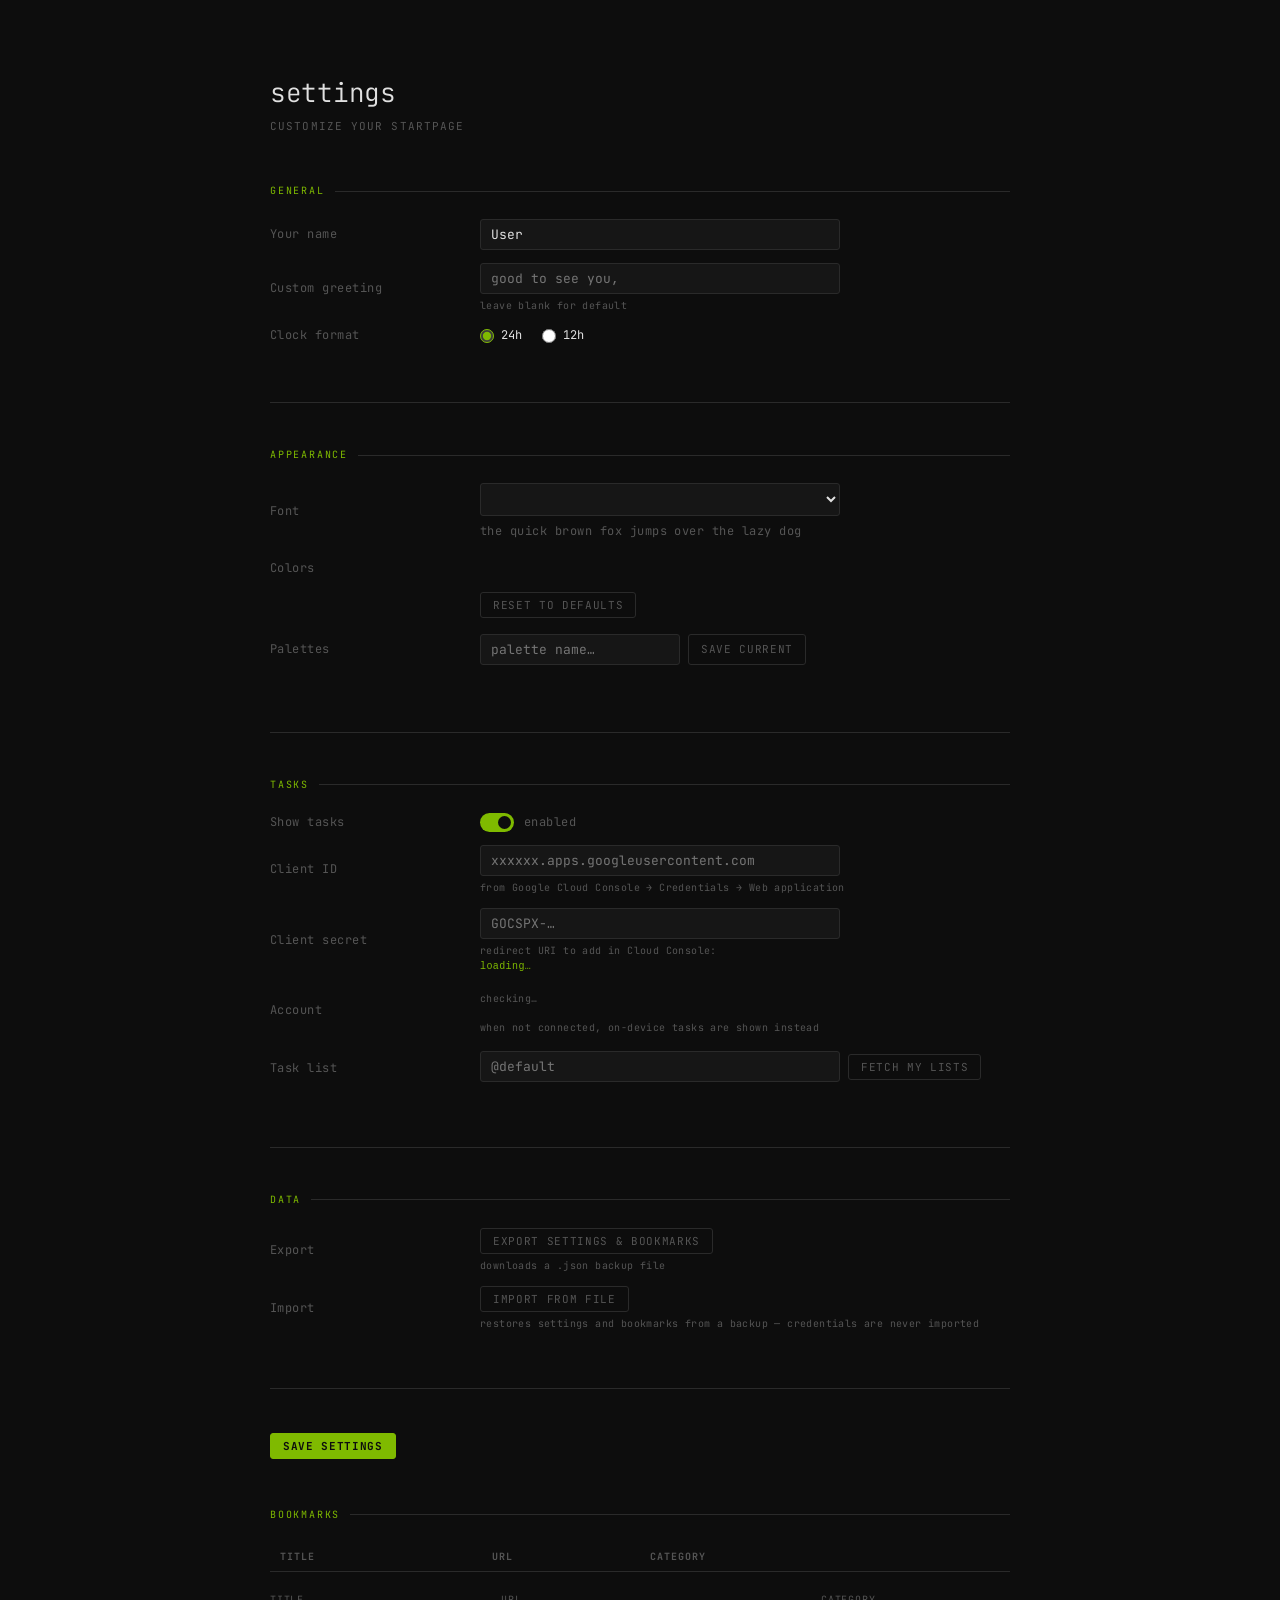
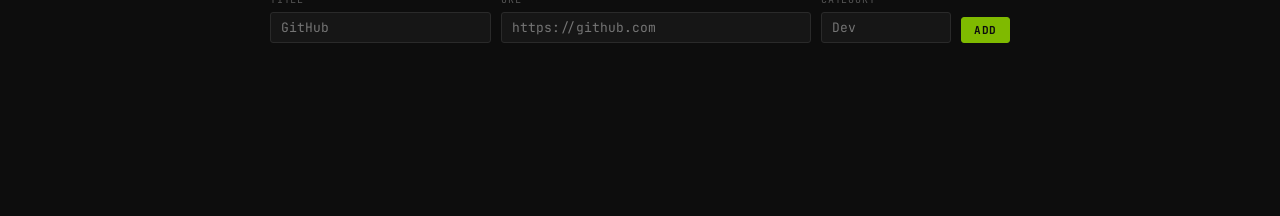
==== settings.html @ afd22aeb "first commit" ====
<!DOCTYPE html>
<html lang="en">
<head>
  <meta charset="UTF-8">
  <meta name="viewport" content="width=device-width, initial-scale=1.0">
  <title>💀 Settings</title>
  <link rel="preconnect" href="https://fonts.googleapis.com">
  <link rel="preconnect" href="https://fonts.gstatic.com" crossorigin>
  <link id="font-link" href="https://fonts.googleapis.com/css2?family=JetBrains+Mono:wght@300;400;700&display=swap" rel="stylesheet">
  <link rel="stylesheet" href="style.css">
  <link rel="stylesheet" href="settings.css">
</head>
<body>

<nav id="top-nav">
  <a id="settings-btn" href="index.html">[ ← back ]</a>
</nav>

<div id="settings-wrap">
  <div id="settings-header">
    <h1>settings</h1>
    <p>customize your startpage</p>
  </div>

  <!-- General -->
  <section class="s-section">
    <div class="s-title">general</div>
    <div class="s-row">
      <label>Your name</label>
      <input type="text" id="s-name" maxlength="64" placeholder="User">
    </div>
    <div class="s-row">
      <label>Custom greeting</label>
      <div>
        <input type="text" id="s-greeting" maxlength="128" placeholder="good to see you,">
        <div class="hint">leave blank for default</div>
      </div>
    </div>
    <div class="s-row">
      <label>Clock format</label>
      <div class="radio-group">
        <label class="radio-opt"><input type="radio" name="clock_format" value="24h"> 24h</label>
        <label class="radio-opt"><input type="radio" name="clock_format" value="12h"> 12h</label>
      </div>
    </div>
  </section>

  <!-- Appearance -->
  <section class="s-section">
    <div class="s-title">appearance</div>
    <div class="s-row">
      <label>Font</label>
      <div>
        <select id="s-font"></select>
        <div id="font-preview" class="hint">the quick brown fox jumps over the lazy dog</div>
      </div>
    </div>
    <div class="s-row" style="align-items:flex-start">
      <label style="padding-top:6px">Colors</label>
      <div class="color-grid" id="color-grid"></div>
    </div>
    <div class="s-row">
      <label></label>
      <div style="display:flex;gap:8px;align-items:center;flex-wrap:wrap">
        <button id="reset-colors" class="ghost-btn">reset to defaults</button>
      </div>
    </div>

    <!-- Palette save/apply -->
    <div class="s-row" style="align-items:flex-start;margin-top:16px">
      <label style="padding-top:6px">Palettes</label>
      <div style="width:100%">
        <div style="display:flex;gap:8px;margin-bottom:10px">
          <input type="text" id="palette-name" maxlength="48" placeholder="palette name…" style="flex:1;max-width:200px">
          <button id="save-palette-btn" class="ghost-btn">save current</button>
        </div>
        <div id="palette-list"></div>
      </div>
    </div>
  </section>

  <!-- Google Tasks -->
  <section class="s-section">
    <div class="s-title">tasks</div>
    <div class="s-row">
      <label>Show tasks</label>
      <label class="toggle">
        <input type="checkbox" id="s-show-tasks">
        <span class="track"></span>
        <span class="toggle-label">enabled</span>
      </label>
    </div>
    <div class="s-row">
      <label>Client ID</label>
      <div>
        <input type="text" id="s-oauth-client-id" maxlength="256" placeholder="xxxxxx.apps.googleusercontent.com">
        <div class="hint">from Google Cloud Console → Credentials → Web application</div>
      </div>
    </div>
    <div class="s-row">
      <label>Client secret</label>
      <div>
        <input type="password" id="s-oauth-client-secret" maxlength="128" placeholder="GOCSPX-…">
        <div class="hint">
          redirect URI to add in Cloud Console:<br>
          <code id="redirect-uri-display" style="color:var(--accent);font-size:10px;user-select:all">loading…</code>
        </div>
      </div>
    </div>
    <div class="s-row">
      <label>Account</label>
      <div>
        <div id="auth-status" class="hint">checking…</div>
        <div style="display:flex;gap:8px;margin-top:8px">
          <button id="connect-btn" class="primary-btn" style="display:none">connect google account</button>
          <button id="disconnect-btn" class="ghost-btn danger-btn" style="display:none">disconnect</button>
        </div>
        <div class="hint" style="margin-top:6px">when not connected, on-device tasks are shown instead</div>
      </div>
    </div>
    <div class="s-row">
      <label>Task list</label>
      <div>
        <input type="text" id="s-tasks-list" maxlength="128" placeholder="@default">
        <button id="fetch-lists" class="ghost-btn" style="margin-top:6px">fetch my lists</button>
        <div id="task-lists-result" class="hint" style="margin-top:8px"></div>
      </div>
    </div>
  </section>

  <!-- Data: export / import -->
  <section class="s-section">
    <div class="s-title">data</div>
    <div class="s-row">
      <label>Export</label>
      <div>
        <button id="export-btn" class="ghost-btn">export settings &amp; bookmarks</button>
        <div class="hint">downloads a .json backup file</div>
      </div>
    </div>
    <div class="s-row">
      <label>Import</label>
      <div>
        <button id="import-btn" class="ghost-btn">import from file</button>
        <input type="file" id="import-file" accept=".json" style="display:none">
        <div class="hint">restores settings and bookmarks from a backup — credentials are never imported</div>
      </div>
    </div>
  </section>

  <div class="save-bar">
    <button id="save-btn" class="primary-btn">save settings</button>
    <span id="save-msg" class="hint"></span>
  </div>

  <!-- Bookmarks -->
  <section class="s-section" style="margin-top:48px">
    <div class="s-title">bookmarks</div>
    <table id="bm-table">
      <thead>
        <tr><th>title</th><th>url</th><th>category</th><th></th></tr>
      </thead>
      <tbody id="bm-tbody"></tbody>
    </table>

    <div class="add-bm-form">
      <div class="add-field">
        <label>title</label>
        <input type="text" id="bm-title" maxlength="128" placeholder="GitHub">
      </div>
      <div class="add-field">
        <label>url</label>
        <input type="url" id="bm-url" maxlength="512" placeholder="https://github.com">
      </div>
      <div class="add-field">
        <label>category</label>
        <input type="text" id="bm-cat" maxlength="64" placeholder="Dev" list="cat-list">
        <datalist id="cat-list"></datalist>
      </div>
      <div class="add-field" style="padding-top:18px">
        <button id="bm-add" class="primary-btn">add</button>
      </div>
    </div>
    <div id="bm-error" class="hint" style="color:#e05252;margin-top:6px"></div>
  </section>
</div>

<script src="storage.js"></script>
<script src="tasks.js"></script>
<script src="settings.js"></script>
</body>
</html>
---- style.css ----
:root {
  --bg:      #0d0d0d;
  --surface: #161616;
  --border:  #2a2a2a;
  --text:    #e0e0e0;
  --muted:   #555555;
  --accent:  #7fba00;
  --font:    'JetBrains Mono', 'Courier New', monospace;
}

*, *::before, *::after { box-sizing: border-box; margin: 0; padding: 0; }

html, body {
  height: 100%;
  overflow: hidden;
  background: var(--bg);
  color: var(--text);
  font-family: var(--font);
  font-size: 14px;
  line-height: 1.6;
  -webkit-font-smoothing: antialiased;
}

/* Hide scrollbar everywhere */
::-webkit-scrollbar { width: 0; background: transparent; }
::-webkit-scrollbar-thumb { background: transparent; }
* { scrollbar-width: none; }

a { color: var(--text); text-decoration: none; }
a:hover { color: var(--accent); }

input, select, textarea {
  font-family: var(--font);
  font-size: 13px;
  background: var(--surface);
  color: var(--text);
  border: 1px solid var(--border);
  border-radius: 3px;
  padding: 6px 10px;
  outline: none;
  transition: border-color 0.15s;
}
input:focus, select:focus, textarea:focus { border-color: var(--accent); }

input[type="radio"] {
  width: 14px; height: 14px;
  accent-color: var(--accent);
  padding: 0;
  background: none;
  border: none;
}

button {
  font-family: var(--font);
  font-size: 11px;
  cursor: pointer;
  border-radius: 3px;
  letter-spacing: 0.06em;
  text-transform: uppercase;
  padding: 5px 12px;
  transition: color 0.15s, border-color 0.15s, background 0.15s;
}

.ghost-btn {
  background: transparent;
  color: var(--muted);
  border: 1px solid var(--border);
}
.ghost-btn:hover { color: var(--accent); border-color: var(--accent); }

.primary-btn {
  background: var(--accent);
  color: var(--bg);
  border: 1px solid var(--accent);
  font-weight: 700;
}
.primary-btn:hover { background: transparent; color: var(--accent); }

.danger-btn {
  background: transparent;
  color: var(--muted);
  border: 1px solid var(--border);
  padding: 3px 8px;
}
.danger-btn:hover { color: #e05252; border-color: #e05252; }

.muted { color: var(--muted); }

/* Top nav */
#top-nav {
  position: fixed;
  top: 0; right: 0;
  padding: 14px 20px;
  z-index: 100;
}

#settings-btn {
  font-size: 11px;
  letter-spacing: 0.1em;
  text-transform: uppercase;
  color: var(--muted);
  opacity: 0;
  transition: opacity 0.2s, color 0.2s;
}
#settings-btn:hover {
  opacity: 1;
  color: var(--accent);
}

/* Section label */
.sec-label {
  font-size: 10px;
  letter-spacing: 0.18em;
  text-transform: uppercase;
  color: var(--accent);
  margin-bottom: 14px;
  display: flex;
  align-items: center;
  gap: 10px;
}
.sec-label::after {
  content: '';
  flex: 1;
  height: 1px;
  background: var(--border);
}

/* Toast */
.toast {
  position: fixed;
  bottom: 24px; right: 24px;
  background: var(--surface);
  border: 1px solid var(--accent);
  color: var(--accent);
  padding: 8px 16px;
  font-size: 11px;
  letter-spacing: 0.08em;
  text-transform: uppercase;
  z-index: 9999;
  animation: fadeInOut 2.5s forwards;
  pointer-events: none;
}
@keyframes fadeInOut {
  0%   { opacity: 0; transform: translateY(6px); }
  12%  { opacity: 1; transform: translateY(0); }
  75%  { opacity: 1; }
  100% { opacity: 0; }
}

/* ── Index page ──────────────────────────────────────── */
#main {
  height: 100vh;
  display: flex;
  flex-direction: column;
  padding: 0 52px 52px;
  max-width: 1600px;
  margin: 0 auto;
  width: 100%;
  overflow: hidden;
}

#hero {
  padding: 88px 0 56px;
  display: flex;
  flex-direction: column;
  gap: 4px;
  flex-shrink: 0;
}

#greeting {
  font-size: 14px;
  color: var(--muted);
  margin-bottom: 12px;
  letter-spacing: 0.16em;
}

#clock {
  font-size: clamp(54px, 9vw, 100px);
  font-weight: 300;
  letter-spacing: -0.025em;
  line-height: 1;
  font-variant-numeric: tabular-nums;
}

.sep { color: var(--accent); }

#clock-ampm {
  font-size: 0.32em;
  vertical-align: middle;
  color: var(--muted);
  letter-spacing: 0.12em;
}

#date-line {
  font-size: 18px;
  color: var(--muted);
  letter-spacing: 0.1em;
  margin-top: 6px;
}

#content-row {
  display: flex;
  gap: 52px;
  align-items: flex-start;
  flex: 1;
  overflow: hidden;
}

/* Tasks */
#tasks-col {
  flex: 0 0 420px;
  overflow: hidden;
}

#task-list {
  display: flex;
  flex-direction: column;
  gap: 5px;
  margin-bottom: 10px;
  max-height: 340px;
  overflow-y: auto;
}

.task-item {
  display: flex;
  align-items: flex-start;
  gap: 8px;
  font-size: 12px;
  color: var(--muted);
  line-height: 1.5;
}
.task-item::before {
  content: '›';
  color: var(--accent);
  flex-shrink: 0;
}
.task-item span {
  overflow: hidden;
  text-overflow: ellipsis;
  white-space: nowrap;
}

/* Local task check button */
.local-task-check {
  cursor: pointer;
  color: var(--accent);
  flex-shrink: 0;
  font-size: 11px;
  line-height: 1.8;
  user-select: none;
}
.local-task-check:hover { color: var(--text); }

/* Google Tasks specific */
.gtask-check {
  cursor: pointer;
  color: var(--accent);
  flex-shrink: 0;
  font-size: 11px;
  line-height: 1.8;
  user-select: none;
}
.gtask-check:hover { color: var(--text); }

.gtask-due {
  font-size: 9px;
  color: var(--muted);
  flex-shrink: 0;
  letter-spacing: 0.04em;
  border: 1px solid var(--border);
  padding: 1px 4px;
  border-radius: 2px;
}

.local-task-title { flex: 1; min-width: 0; overflow: hidden; text-overflow: ellipsis; white-space: nowrap; }

.local-task-del {
  flex-shrink: 0;
  font-size: 12px;
  line-height: 1.6;
  color: transparent;
  cursor: pointer;
  user-select: none;
  transition: color 0.12s;
  padding-left: 4px;
}
.task-item:hover .local-task-del { color: var(--border); }
.local-task-del:hover { color: #e05252 !important; }

#task-refresh {
  font-size: 10px;
  padding: 3px 0;
  border: none;
  background: transparent;
  color: var(--muted);
  text-transform: uppercase;
  letter-spacing: 0.08em;
  cursor: pointer;
}
#task-refresh:hover { color: var(--accent); }

/* Bookmarks */
#bookmarks-col {
  flex: 1;
  min-width: 0;
  overflow-x: auto;
  overflow-y: hidden;
}

#bookmark-grid {
  display: flex;
  gap: 36px;
  align-items: flex-start;
}

.bm-category { flex: 0 0 155px; }

.bm-cat-label {
  font-size: 10px;
  letter-spacing: 0.16em;
  text-transform: uppercase;
  color: var(--accent);
  margin-bottom: 10px;
  padding-bottom: 5px;
  border-bottom: 1px solid var(--border);
}

.bm-list {
  display: flex;
  flex-direction: column;
  gap: 1px;
}

.bm-link {
  display: flex;
  align-items: center;
  gap: 7px;
  color: var(--muted);
  font-size: 12px;
  padding: 3px 0;
  white-space: nowrap;
  overflow: hidden;
  text-overflow: ellipsis;
  transition: color 0.1s;
  position: relative;
}
.bm-link:hover {
  color: var(--text);
  font-weight: 700;
  text-decoration: underline;
  text-underline-offset: 3px;
  text-decoration-color: var(--accent);
}

.bm-fav {
  width: 12px;
  height: 12px;
  flex-shrink: 0;
  opacity: 0.45;
  image-rendering: -webkit-optimize-contrast;
}
.bm-link:hover .bm-fav { opacity: 1; }

.bm-title {
  overflow: hidden;
  text-overflow: ellipsis;
  white-space: nowrap;
  flex: 1;
  min-width: 0;
}

.bm-link .bm-tooltip {
  display: none;
  position: absolute;
  left: 0;
  top: 100%;
  background: var(--surface);
  border: 1px solid var(--border);
  color: var(--text);
  font-size: 11px;
  padding: 4px 9px;
  white-space: nowrap;
  z-index: 50;
  margin-top: 2px;
  font-weight: 400;
  text-decoration: none;
  pointer-events: none;
}
.bm-link:hover .bm-tooltip { display: block; }

@media (max-width: 720px) {
  html, body { overflow: auto; }
  #main { height: auto; overflow: visible; padding: 0 20px 40px; }
  #hero { padding: 64px 0 44px; }
  #content-row { flex-direction: column; gap: 36px; overflow: visible; }
  #tasks-col { flex: none; width: 100%; }
}

/* Due date badge on google tasks */
.task-due {
  display: inline-block;
  font-size: 9px;
  letter-spacing: 0.06em;
  color: var(--accent);
  border: 1px solid var(--border);
  padding: 0 4px;
  border-radius: 2px;
  margin-left: 5px;
  vertical-align: middle;
  white-space: nowrap;
  opacity: 0.8;
}
---- settings.css ----
/* Settings page */
#settings-wrap {
  max-width: 820px;
  margin: 0 auto;
  padding: 72px 40px 80px;
}

#settings-header {
  margin-bottom: 48px;
}
#settings-header h1 {
  font-size: 26px;
  font-weight: 300;
  letter-spacing: -0.01em;
}
#settings-header p {
  font-size: 11px;
  color: var(--muted);
  letter-spacing: 0.1em;
  text-transform: uppercase;
  margin-top: 4px;
}

.s-section {
  margin-bottom: 44px;
  padding-bottom: 44px;
  border-bottom: 1px solid var(--border);
}
.s-section:last-of-type { border-bottom: none; }

.s-title {
  font-size: 10px;
  letter-spacing: 0.18em;
  text-transform: uppercase;
  color: var(--accent);
  margin-bottom: 20px;
  display: flex;
  align-items: center;
  gap: 10px;
}
.s-title::after {
  content: '';
  flex: 1;
  height: 1px;
  background: var(--border);
}

.s-row {
  display: grid;
  grid-template-columns: 190px 1fr;
  gap: 10px 20px;
  align-items: center;
  margin-bottom: 13px;
}
.s-row > label {
  font-size: 12px;
  color: var(--muted);
  letter-spacing: 0.04em;
}
.s-row input[type="text"],
.s-row input[type="password"],
.s-row input[type="url"],
.s-row select {
  width: 100%;
  max-width: 360px;
}

.hint {
  font-size: 10px;
  color: var(--muted);
  margin-top: 4px;
  letter-spacing: 0.04em;
  line-height: 1.5;
}
.hint a { color: var(--accent); }

.radio-group {
  display: flex;
  gap: 20px;
}
.radio-opt {
  display: flex;
  align-items: center;
  gap: 7px;
  font-size: 12px;
  color: var(--text);
  cursor: pointer;
}

/* Toggle switch */
.toggle {
  display: flex;
  align-items: center;
  gap: 10px;
  cursor: pointer;
}
.toggle input[type="checkbox"] { display: none; }
.track {
  width: 34px;
  height: 19px;
  background: var(--border);
  border-radius: 10px;
  position: relative;
  transition: background 0.2s;
  flex-shrink: 0;
}
.track::after {
  content: '';
  position: absolute;
  width: 13px; height: 13px;
  border-radius: 50%;
  background: var(--muted);
  top: 3px; left: 3px;
  transition: left 0.2s, background 0.2s;
}
.toggle input:checked + .track { background: var(--accent); }
.toggle input:checked + .track::after { left: 18px; background: var(--bg); }
.toggle-label { font-size: 12px; color: var(--muted); }

/* Color grid */
.color-grid {
  display: grid;
  grid-template-columns: repeat(3, 1fr);
  gap: 14px 20px;
  max-width: 440px;
}
.color-cell label {
  font-size: 10px;
  text-transform: uppercase;
  letter-spacing: 0.08em;
  color: var(--muted);
  display: block;
  margin-bottom: 5px;
}
.color-row {
  display: flex;
  align-items: center;
  gap: 8px;
}
.color-row input[type="color"] {
  width: 36px; height: 26px;
  padding: 2px;
  cursor: pointer;
  flex-shrink: 0;
}
.color-row input[type="text"] {
  width: 84px;
  font-size: 12px;
}

/* Save bar */
.save-bar {
  display: flex;
  align-items: center;
  gap: 14px;
  margin-top: 24px;
}

/* Bookmark table */
#bm-table {
  width: 100%;
  border-collapse: collapse;
  font-size: 12px;
  margin-bottom: 20px;
}
#bm-table th {
  text-align: left;
  padding: 6px 10px;
  font-size: 10px;
  letter-spacing: 0.1em;
  text-transform: uppercase;
  color: var(--muted);
  border-bottom: 1px solid var(--border);
}
#bm-table td {
  padding: 7px 10px;
  border-bottom: 1px solid var(--border);
  color: var(--muted);
  vertical-align: middle;
}
#bm-table tr:hover td { background: var(--surface); color: var(--text); }
#bm-table td:first-child { color: var(--text); }
#bm-table td.url-cell {
  max-width: 260px;
  overflow: hidden;
  text-overflow: ellipsis;
  white-space: nowrap;
}

/* Add bookmark form */
.add-bm-form {
  display: grid;
  grid-template-columns: 1fr 1.4fr 130px auto;
  gap: 10px;
  align-items: end;
  margin-top: 14px;
}
.add-field label {
  font-size: 10px;
  color: var(--muted);
  letter-spacing: 0.08em;
  text-transform: uppercase;
  display: block;
  margin-bottom: 4px;
}
.add-field input { width: 100%; }

#font-preview {
  font-size: 12px;
  color: var(--muted);
  margin-top: 6px;
  transition: font-family 0.3s;
}

@media (max-width: 640px) {
  #settings-wrap { padding: 56px 20px 60px; }
  .s-row { grid-template-columns: 1fr; }
  .color-grid { grid-template-columns: repeat(2, 1fr); }
  .add-bm-form { grid-template-columns: 1fr; }
}

/* Settings page needs scrolling (unlike index) */
html, body { overflow: auto !important; height: auto !important; }

/* Palette list */
#palette-list {
  display: flex;
  flex-direction: column;
  gap: 7px;
  margin-top: 4px;
}

.palette-row {
  display: flex;
  align-items: center;
  gap: 10px;
}

.palette-swatches {
  display: flex;
  gap: 3px;
}

.swatch {
  width: 14px;
  height: 14px;
  border-radius: 2px;
  border: 1px solid rgba(255,255,255,0.08);
  display: inline-block;
  flex-shrink: 0;
}

.palette-name-lbl {
  font-size: 12px;
  color: var(--text);
  flex: 1;
  min-width: 80px;
}

/* Bookmark edit row inputs */
#bm-table tr td input {
  width: 100%;
  font-size: 11px;
  padding: 3px 6px;
}

/* Edit/del buttons tighter */
.edit-btn {
  padding: 3px 8px;
  font-size: 10px;
}
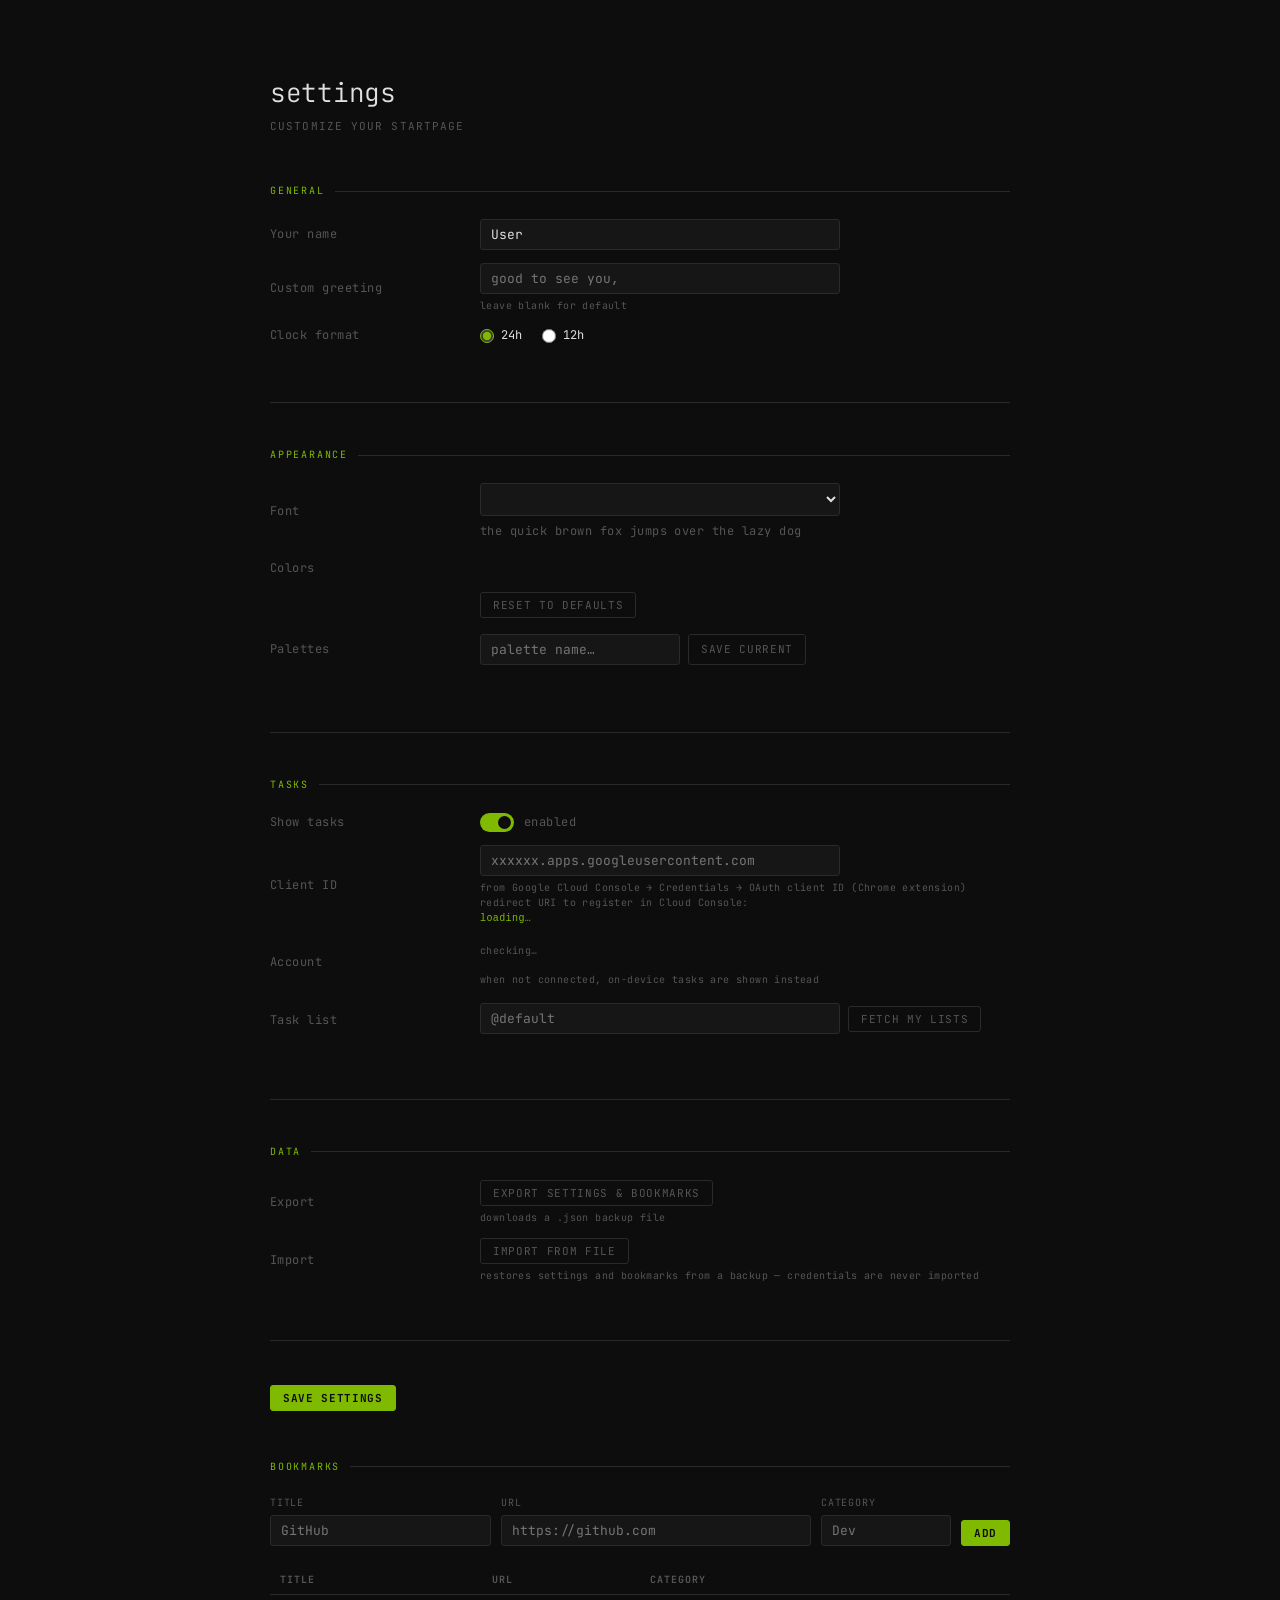
==== commit 0c2c96a2: "[FIX] Favicon Cache, Google Tasks Refresh" ====
--- a/settings.html
+++ b/settings.html
@@ -94,15 +94,9 @@
       <label>Client ID</label>
       <div>
         <input type="text" id="s-oauth-client-id" maxlength="256" placeholder="xxxxxx.apps.googleusercontent.com">
-        <div class="hint">from Google Cloud Console → Credentials → Web application</div>
-      </div>
-    </div>
-    <div class="s-row">
-      <label>Client secret</label>
-      <div>
-        <input type="password" id="s-oauth-client-secret" maxlength="128" placeholder="GOCSPX-…">
         <div class="hint">
-          redirect URI to add in Cloud Console:<br>
+          from Google Cloud Console → Credentials → OAuth client ID (Chrome extension)<br>
+          redirect URI to register in Cloud Console:<br>
           <code id="redirect-uri-display" style="color:var(--accent);font-size:10px;user-select:all">loading…</code>
         </div>
       </div>
@@ -156,14 +150,9 @@
   <!-- Bookmarks -->
   <section class="s-section" style="margin-top:48px">
     <div class="s-title">bookmarks</div>
-    <table id="bm-table">
-      <thead>
-        <tr><th>title</th><th>url</th><th>category</th><th></th></tr>
-      </thead>
-      <tbody id="bm-tbody"></tbody>
-    </table>
 
-    <div class="add-bm-form">
+    <!-- Add form at top so it's immediately visible -->
+    <div class="add-bm-form" style="margin-bottom:20px">
       <div class="add-field">
         <label>title</label>
         <input type="text" id="bm-title" maxlength="128" placeholder="GitHub">
@@ -181,7 +170,14 @@
         <button id="bm-add" class="primary-btn">add</button>
       </div>
     </div>
-    <div id="bm-error" class="hint" style="color:#e05252;margin-top:6px"></div>
+    <div id="bm-error" class="hint" style="color:#e05252;margin-bottom:10px"></div>
+
+    <table id="bm-table">
+      <thead>
+        <tr><th>title</th><th>url</th><th>category</th><th></th></tr>
+      </thead>
+      <tbody id="bm-tbody"></tbody>
+    </table>
   </section>
 </div>
 
--- a/style.css
+++ b/style.css
@@ -409,4 +409,71 @@
   vertical-align: middle;
   white-space: nowrap;
   opacity: 0.8;
+}
+
+/* ── Task state classes (replaces all inline style="" in tasks.js) ── */
+
+/* Completed task row */
+.task-done { opacity: 0.38; }
+
+/* Completed task title */
+.task-strikethrough {
+  text-decoration: line-through;
+  text-decoration-color: var(--accent);
+}
+
+/* Error text in task list */
+.task-error-msg { color: #e05252; }
+
+/* Transient inline error prepended to task list */
+.task-inline-err {
+  color: #e05252;
+  font-size: 10px;
+}
+
+/* Google Tasks add-task row */
+#gtask-add-row {
+  margin-top: 10px;
+  display: flex;
+  flex-direction: column;
+  gap: 5px;
+}
+
+.gtask-add-controls {
+  display: flex;
+  gap: 6px;
+}
+
+/* Shared text input for both Google and local task add rows */
+.task-text-input {
+  flex: 1;
+  font-size: 11px;
+  padding: 4px 7px;
+  min-width: 0;
+}
+
+/* Datetime picker for Google Tasks due date */
+.gtask-due-input {
+  font-size: 10px;
+  padding: 3px 7px;
+  color: var(--muted);
+  background: var(--surface);
+  border: 1px solid var(--border);
+  border-radius: 3px;
+  font-family: var(--font);
+  width: 100%;
+}
+.gtask-due-input:focus { border-color: var(--accent); }
+
+/* Add button in task rows — tighter padding than default ghost-btn */
+.gtask-add-btn {
+  padding: 3px 8px;
+  font-size: 10px;
+}
+
+/* Local task input row */
+#local-task-input-row {
+  margin-top: 8px;
+  display: flex;
+  gap: 6px;
 }
--- a/settings.css
+++ b/settings.css
@@ -264,8 +264,16 @@
   padding: 3px 6px;
 }
 
-/* Edit/del buttons tighter */
-.edit-btn {
+/* Edit/del/save buttons in table rows */
+.edit-btn, .save-edit-btn {
   padding: 3px 8px;
   font-size: 10px;
 }
+.save-edit-btn { margin-right: 4px; }
+
+/* td that contains action buttons — replaces style="white-space:nowrap" */
+.td-nowrap { white-space: nowrap; }
+
+/* Task list items rendered by bindFetchLists */
+.task-list-item { margin: 3px 0; }
+.task-list-id   { color: var(--accent); }
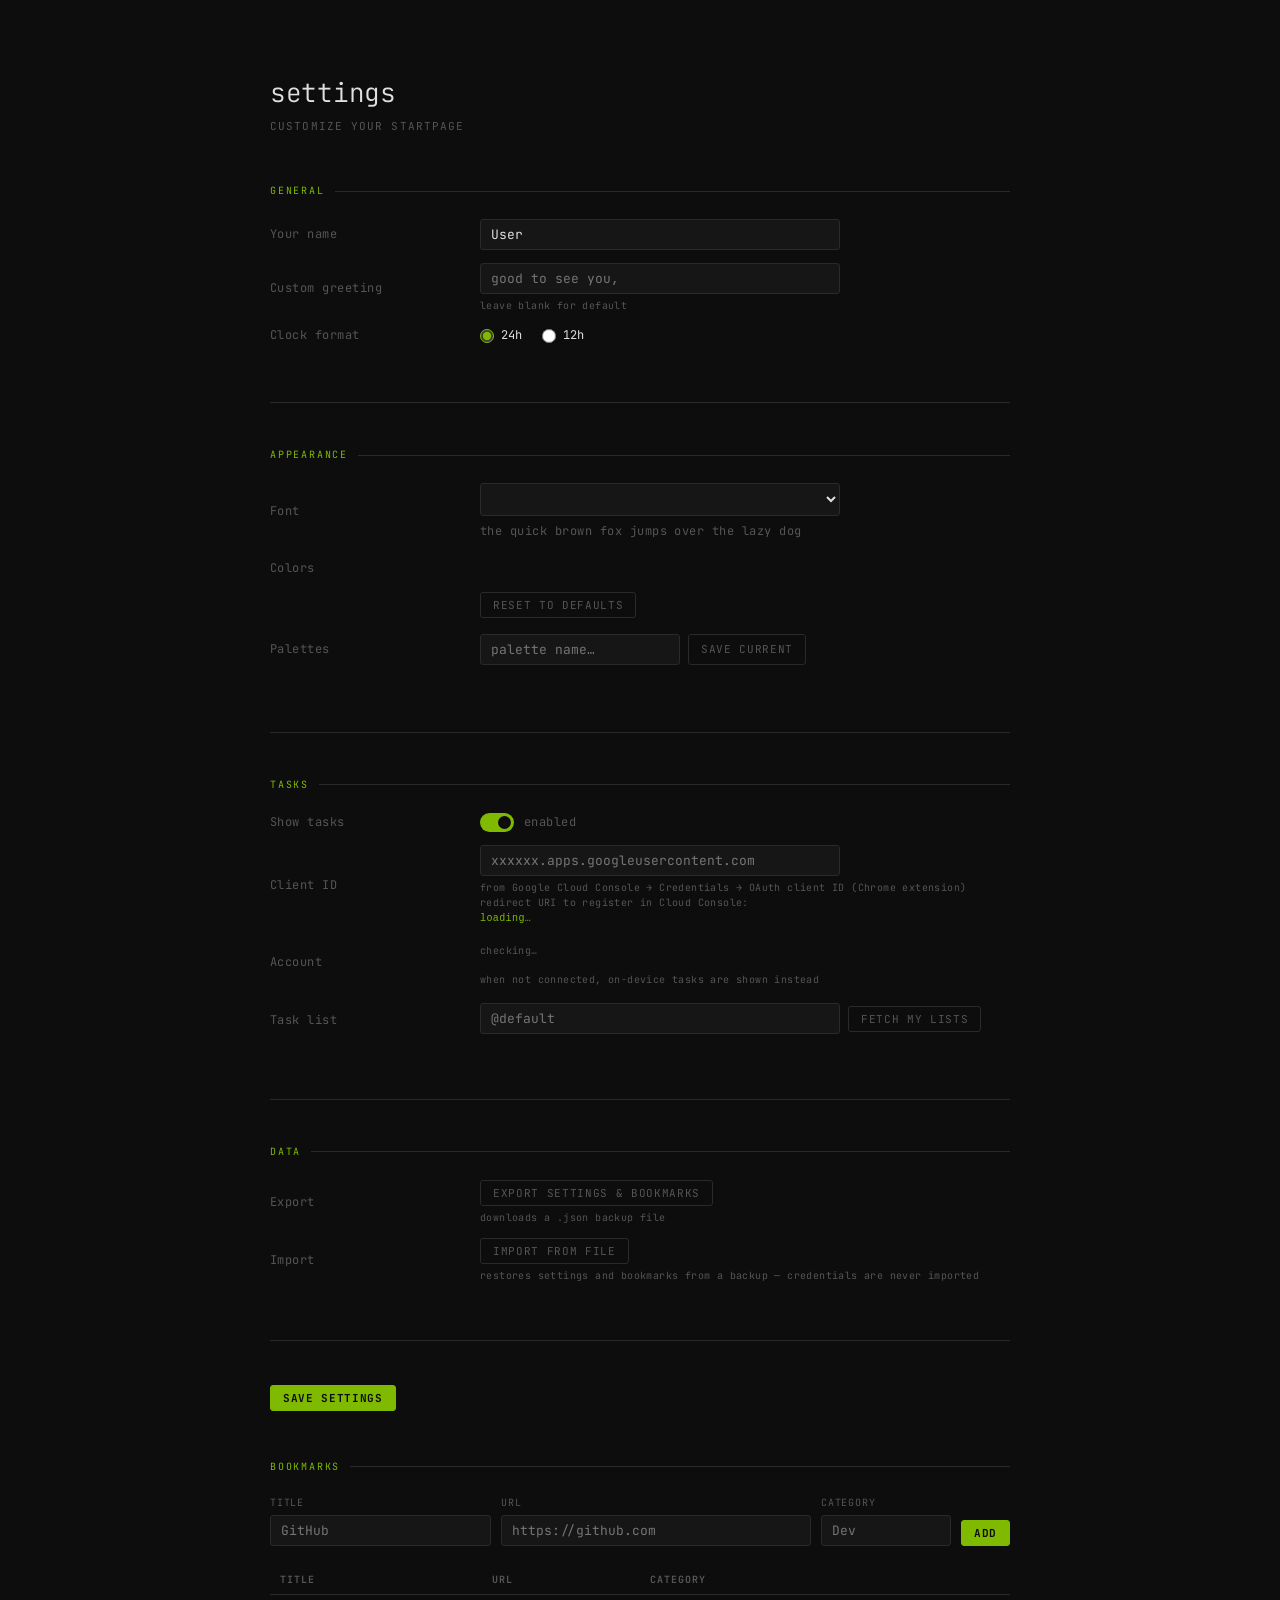
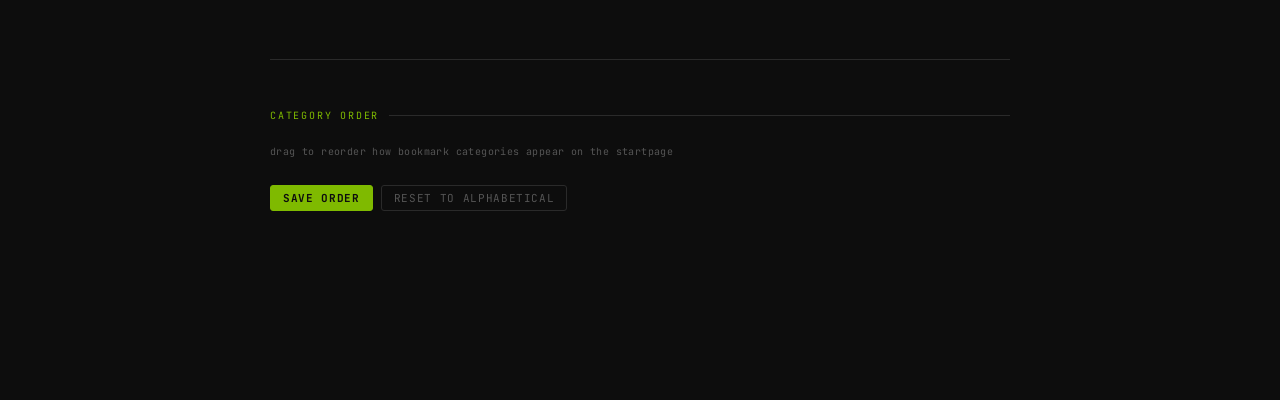
==== commit cb80c46b: "[release] v0.4.1" ====
--- a/settings.html
+++ b/settings.html
@@ -151,7 +151,6 @@
   <section class="s-section" style="margin-top:48px">
     <div class="s-title">bookmarks</div>
 
-    <!-- Add form at top so it's immediately visible -->
     <div class="add-bm-form" style="margin-bottom:20px">
       <div class="add-field">
         <label>title</label>
@@ -179,6 +178,18 @@
       <tbody id="bm-tbody"></tbody>
     </table>
   </section>
+
+  <!-- Category order -->
+  <section class="s-section" style="margin-top:48px">
+    <div class="s-title">category order</div>
+    <div class="hint" style="margin-bottom:14px">drag to reorder how bookmark categories appear on the startpage</div>
+    <div id="cat-order-list"></div>
+    <div style="margin-top:12px;display:flex;gap:8px">
+      <button id="cat-order-save" class="primary-btn">save order</button>
+      <button id="cat-order-reset" class="ghost-btn">reset to alphabetical</button>
+    </div>
+    <span id="cat-order-msg" class="hint" style="margin-left:8px"></span>
+  </section>
 </div>
 
 <script src="storage.js"></script>
--- a/style.css
+++ b/style.css
@@ -109,7 +109,7 @@
 
 /* Section label */
 .sec-label {
-  font-size: 10px;
+  font-size: 16px;
   letter-spacing: 0.18em;
   text-transform: uppercase;
   color: var(--accent);
@@ -225,7 +225,7 @@
   display: flex;
   align-items: flex-start;
   gap: 8px;
-  font-size: 12px;
+  font-size: 14px;
   color: var(--muted);
   line-height: 1.5;
 }
@@ -245,7 +245,7 @@
   cursor: pointer;
   color: var(--accent);
   flex-shrink: 0;
-  font-size: 11px;
+  font-size: 12px;
   line-height: 1.8;
   user-select: none;
 }
@@ -256,7 +256,7 @@
   cursor: pointer;
   color: var(--accent);
   flex-shrink: 0;
-  font-size: 11px;
+  font-size: 12px;
   line-height: 1.8;
   user-select: none;
 }
@@ -316,7 +316,7 @@
 .bm-category { flex: 0 0 155px; }
 
 .bm-cat-label {
-  font-size: 10px;
+  font-size: 12px;
   letter-spacing: 0.16em;
   text-transform: uppercase;
   color: var(--accent);
@@ -377,7 +377,7 @@
   background: var(--surface);
   border: 1px solid var(--border);
   color: var(--text);
-  font-size: 11px;
+  font-size: 12px;
   padding: 4px 9px;
   white-space: nowrap;
   z-index: 50;
@@ -433,7 +433,7 @@
 
 /* Google Tasks add-task row */
 #gtask-add-row {
-  margin-top: 10px;
+  margin-bottom: 20px;
   display: flex;
   flex-direction: column;
   gap: 5px;
@@ -473,7 +473,7 @@
 
 /* Local task input row */
 #local-task-input-row {
-  margin-top: 8px;
+  margin-bottom: 20px;
   display: flex;
   gap: 6px;
 }
--- a/settings.css
+++ b/settings.css
@@ -271,9 +271,65 @@
 }
 .save-edit-btn { margin-right: 4px; }
 
-/* td that contains action buttons — replaces style="white-space:nowrap" */
+/* td that contains action buttons */
 .td-nowrap { white-space: nowrap; }
 
 /* Task list items rendered by bindFetchLists */
 .task-list-item { margin: 3px 0; }
-.task-list-id   { color: var(--accent); }+.task-list-id   { color: var(--accent); }
+
+/* ── Category order section ───────────────────────────────────────────────── */
+
+#cat-order-list {
+  display: flex;
+  flex-direction: column;
+  gap: 4px;
+  max-width: 360px;
+}
+
+.cat-order-row {
+  display: flex;
+  align-items: center;
+  gap: 10px;
+  padding: 7px 10px;
+  background: var(--surface);
+  border: 1px solid var(--border);
+  border-radius: 3px;
+  cursor: grab;
+  user-select: none;
+  font-size: 12px;
+  color: var(--text);
+  transition: border-color 0.15s, background 0.15s;
+}
+.cat-order-row:active { cursor: grabbing; }
+.cat-order-row.dragging {
+  opacity: 0.45;
+}
+.cat-order-row.drag-over {
+  border-color: var(--accent);
+  background: color-mix(in srgb, var(--accent) 8%, var(--surface));
+}
+
+.cat-order-handle {
+  color: var(--muted);
+  font-size: 14px;
+  line-height: 1;
+  flex-shrink: 0;
+}
+
+.cat-order-name {
+  flex: 1;
+  letter-spacing: 0.04em;
+}
+
+/* ── Dark date input (Google Tasks due date) ──────────────────────────────── */
+
+.gtask-due-input {
+  color-scheme: dark;
+}
+
+/* Chromium exposes the internal calendar icon via this pseudo-element */
+.gtask-due-input::-webkit-calendar-picker-indicator {
+  filter: invert(0.6);
+  cursor: pointer;
+}
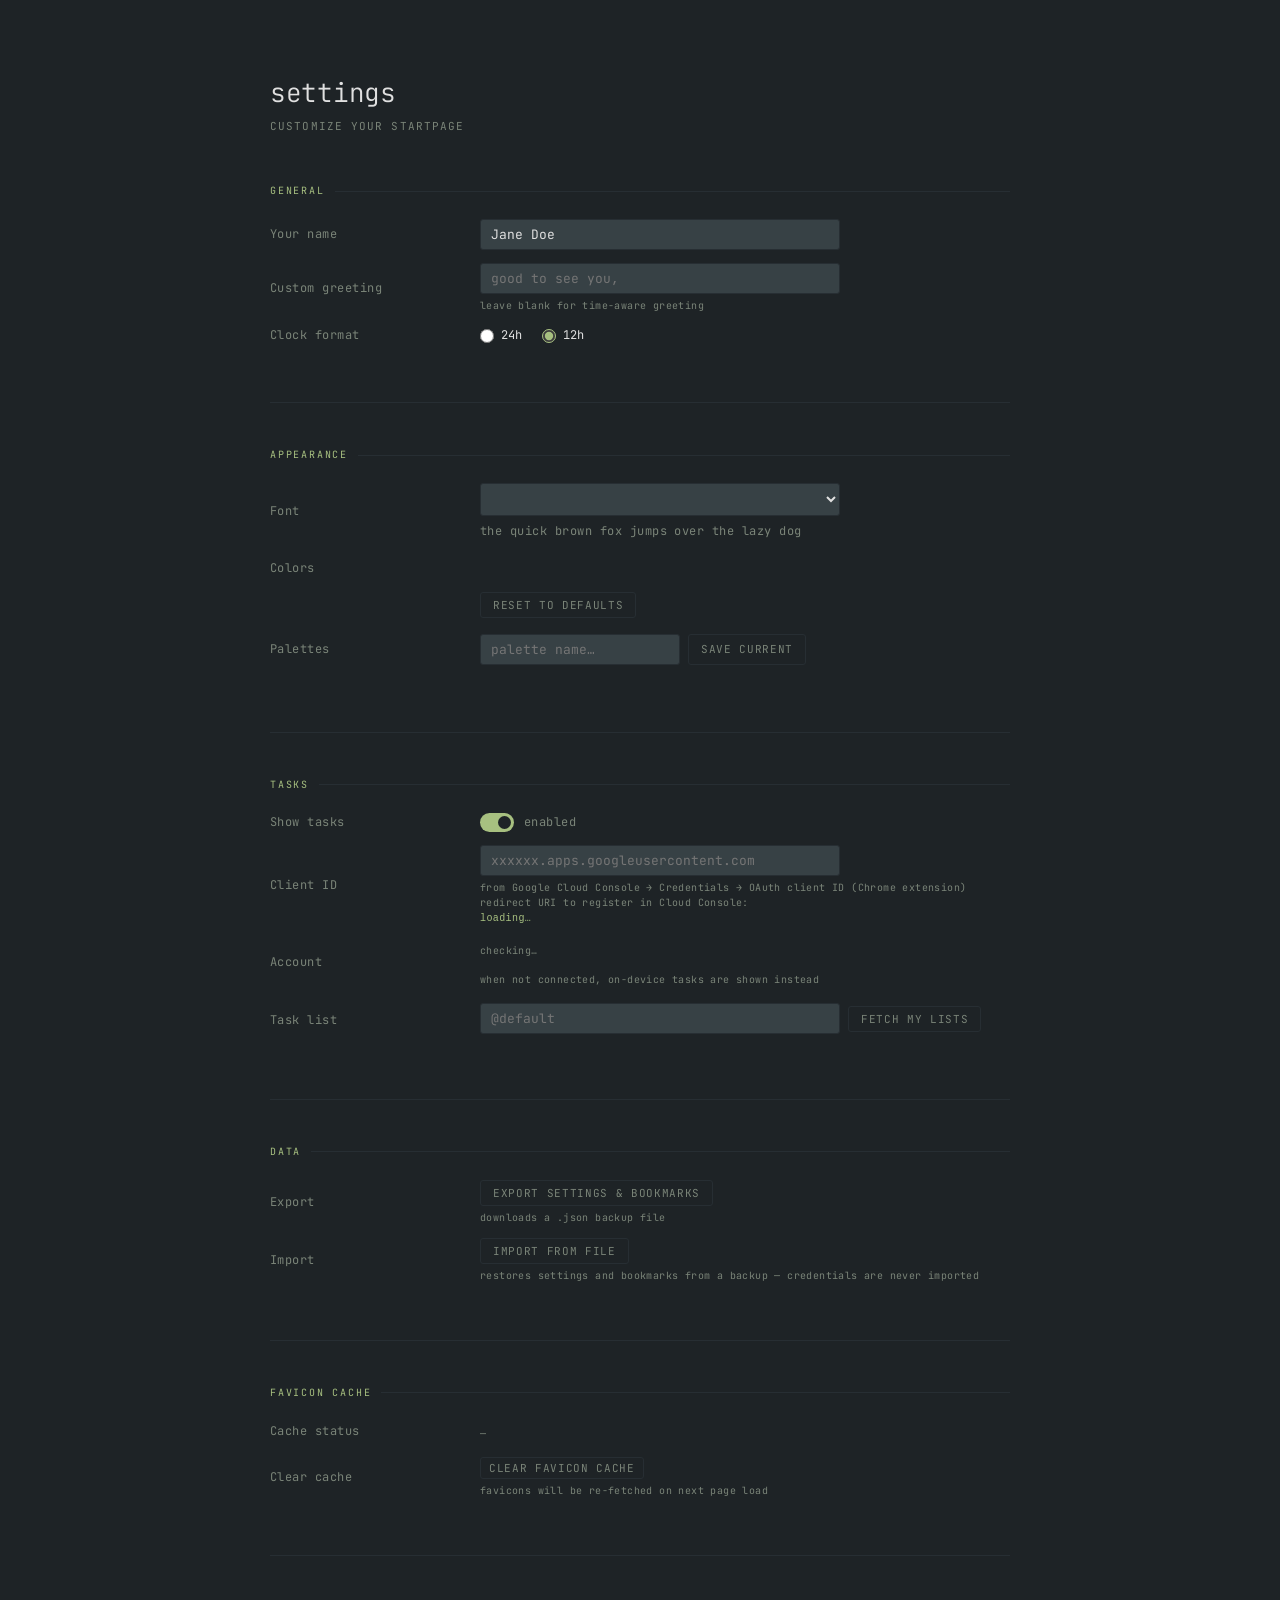
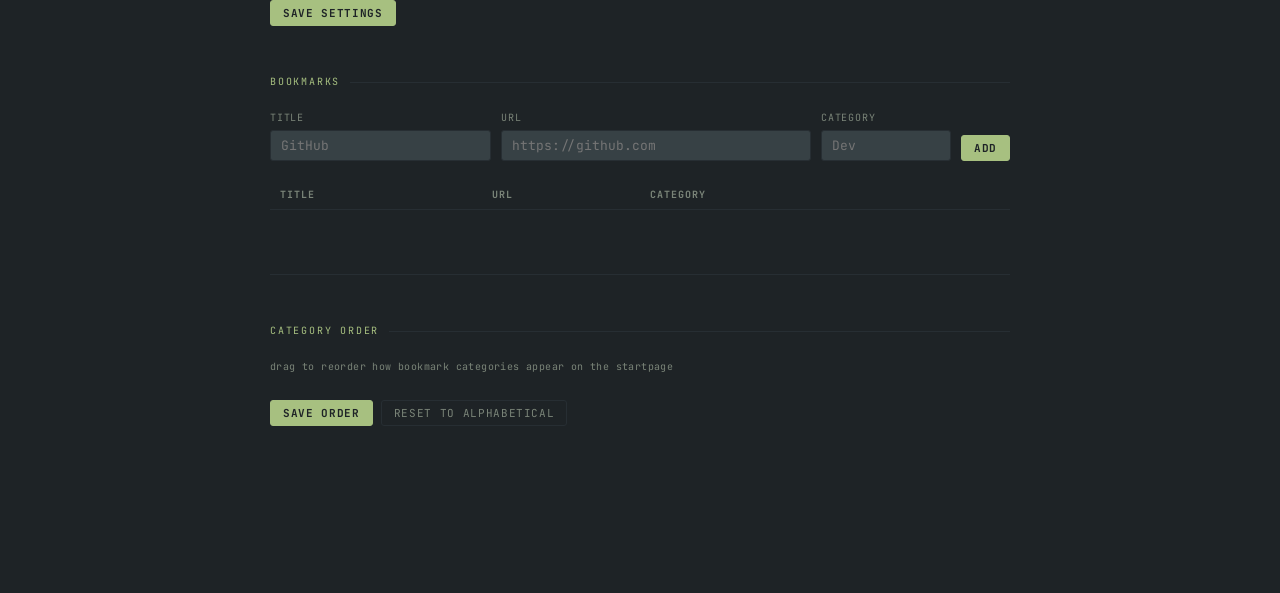
==== commit 1dab56ac: "[FEAT] Bookmark search feature" ====
--- a/settings.html
+++ b/settings.html
@@ -33,7 +33,7 @@
       <label>Custom greeting</label>
       <div>
         <input type="text" id="s-greeting" maxlength="128" placeholder="good to see you,">
-        <div class="hint">leave blank for default</div>
+        <div class="hint">leave blank for time-aware greeting</div>
       </div>
     </div>
     <div class="s-row">
@@ -66,7 +66,6 @@
       </div>
     </div>
 
-    <!-- Palette save/apply -->
     <div class="s-row" style="align-items:flex-start;margin-top:16px">
       <label style="padding-top:6px">Palettes</label>
       <div style="width:100%">
@@ -142,6 +141,24 @@
     </div>
   </section>
 
+  <!-- Favicon cache -->
+  <section class="s-section">
+    <div class="s-title">favicon cache</div>
+    <div class="s-row">
+      <label>Cache status</label>
+      <div>
+        <span id="favicon-cache-stats" class="hint">—</span>
+      </div>
+    </div>
+    <div class="s-row">
+      <label>Clear cache</label>
+      <div>
+        <button id="favicon-clear-btn" class="ghost-btn danger-btn">clear favicon cache</button>
+        <div class="hint">favicons will be re-fetched on next page load</div>
+      </div>
+    </div>
+  </section>
+
   <div class="save-bar">
     <button id="save-btn" class="primary-btn">save settings</button>
     <span id="save-msg" class="hint"></span>
@@ -184,11 +201,10 @@
     <div class="s-title">category order</div>
     <div class="hint" style="margin-bottom:14px">drag to reorder how bookmark categories appear on the startpage</div>
     <div id="cat-order-list"></div>
-    <div style="margin-top:12px;display:flex;gap:8px">
+    <div style="margin-top:12px;display:flex;gap:8px;align-items:center">
       <button id="cat-order-save" class="primary-btn">save order</button>
       <button id="cat-order-reset" class="ghost-btn">reset to alphabetical</button>
     </div>
-    <span id="cat-order-msg" class="hint" style="margin-left:8px"></span>
   </section>
 </div>
 
--- a/style.css
+++ b/style.css
@@ -1,10 +1,10 @@
 :root {
-  --bg:      #0d0d0d;
-  --surface: #161616;
-  --border:  #2a2a2a;
+  --bg:      #1e2326;
+  --surface: #374145;
+  --border:  #272e33;
   --text:    #e0e0e0;
-  --muted:   #555555;
-  --accent:  #7fba00;
+  --muted:   #7a8478;
+  --accent:  #a7c080;
   --font:    'JetBrains Mono', 'Courier New', monospace;
 }
 
@@ -147,7 +147,8 @@
   100% { opacity: 0; }
 }
 
-/* ── Index page ──────────────────────────────────────── */
+/* ── Index page ──────────────────────────────────────────────────────────── */
+
 #main {
   height: 100vh;
   display: flex;
@@ -251,7 +252,7 @@
 }
 .local-task-check:hover { color: var(--text); }
 
-/* Google Tasks specific */
+/* Google Tasks */
 .gtask-check {
   cursor: pointer;
   color: var(--accent);
@@ -261,6 +262,7 @@
   user-select: none;
 }
 .gtask-check:hover { color: var(--text); }
+.gtask-check.task-btn-loading { opacity: 0.4; pointer-events: none; }
 
 .gtask-due {
   font-size: 9px;
@@ -305,12 +307,43 @@
   min-width: 0;
   overflow-x: auto;
   overflow-y: hidden;
+  display: flex;
+  flex-direction: column;
+}
+
+/* Bookmark search */
+#bm-search-wrap {
+  margin-bottom: 12px;
+  flex-shrink: 0;
+}
+
+.bm-search-input {
+  width: 200px;
+  font-size: 11px;
+  padding: 4px 9px;
+  color: var(--muted);
+  background: transparent;
+  border: 1px solid transparent;
+  border-radius: 3px;
+  transition: border-color 0.15s, color 0.15s, width 0.2s;
+}
+.bm-search-input::placeholder { color: var(--border); }
+.bm-search-input:focus {
+  border-color: var(--border);
+  color: var(--text);
+  outline: none;
+  width: 260px;
+}
+.bm-search-input:not(:placeholder-shown) {
+  border-color: var(--accent);
+  color: var(--text);
 }
 
 #bookmark-grid {
   display: flex;
   gap: 36px;
   align-items: flex-start;
+  flex: 1;
 }
 
 .bm-category { flex: 0 0 155px; }
@@ -394,6 +427,8 @@
   #hero { padding: 64px 0 44px; }
   #content-row { flex-direction: column; gap: 36px; overflow: visible; }
   #tasks-col { flex: none; width: 100%; }
+  .bm-search-input { width: 100%; }
+  .bm-search-input:focus { width: 100%; }
 }
 
 /* Due date badge on google tasks */
@@ -411,25 +446,12 @@
   opacity: 0.8;
 }
 
-/* ── Task state classes (replaces all inline style="" in tasks.js) ── */
-
-/* Completed task row */
-.task-done { opacity: 0.38; }
-
-/* Completed task title */
-.task-strikethrough {
-  text-decoration: line-through;
-  text-decoration-color: var(--accent);
-}
-
-/* Error text in task list */
-.task-error-msg { color: #e05252; }
-
-/* Transient inline error prepended to task list */
-.task-inline-err {
-  color: #e05252;
-  font-size: 10px;
-}
+/* ── Task state classes ──────────────────────────────────────────────────── */
+
+.task-done          { opacity: 0.38; }
+.task-strikethrough { text-decoration: line-through; text-decoration-color: var(--accent); }
+.task-error-msg     { color: #e05252; }
+.task-inline-err    { color: #e05252; font-size: 10px; }
 
 /* Google Tasks add-task row */
 #gtask-add-row {
@@ -444,7 +466,6 @@
   gap: 6px;
 }
 
-/* Shared text input for both Google and local task add rows */
 .task-text-input {
   flex: 1;
   font-size: 11px;
@@ -452,7 +473,6 @@
   min-width: 0;
 }
 
-/* Datetime picker for Google Tasks due date */
 .gtask-due-input {
   font-size: 10px;
   padding: 3px 7px;
@@ -462,10 +482,11 @@
   border-radius: 3px;
   font-family: var(--font);
   width: 100%;
+  color-scheme: dark;
 }
 .gtask-due-input:focus { border-color: var(--accent); }
-
-/* Add button in task rows — tighter padding than default ghost-btn */
+.gtask-due-input::-webkit-calendar-picker-indicator { filter: invert(0.6); cursor: pointer; }
+
 .gtask-add-btn {
   padding: 3px 8px;
   font-size: 10px;
--- a/settings.css
+++ b/settings.css
@@ -5,9 +5,7 @@
   padding: 72px 40px 80px;
 }
 
-#settings-header {
-  margin-bottom: 48px;
-}
+#settings-header { margin-bottom: 48px; }
 #settings-header h1 {
   font-size: 26px;
   font-weight: 300;
@@ -74,10 +72,7 @@
 }
 .hint a { color: var(--accent); }
 
-.radio-group {
-  display: flex;
-  gap: 20px;
-}
+.radio-group { display: flex; gap: 20px; }
 .radio-opt {
   display: flex;
   align-items: center;
@@ -88,12 +83,7 @@
 }
 
 /* Toggle switch */
-.toggle {
-  display: flex;
-  align-items: center;
-  gap: 10px;
-  cursor: pointer;
-}
+.toggle { display: flex; align-items: center; gap: 10px; cursor: pointer; }
 .toggle input[type="checkbox"] { display: none; }
 .track {
   width: 34px;
@@ -132,21 +122,14 @@
   display: block;
   margin-bottom: 5px;
 }
-.color-row {
-  display: flex;
-  align-items: center;
-  gap: 8px;
-}
+.color-row { display: flex; align-items: center; gap: 8px; }
 .color-row input[type="color"] {
   width: 36px; height: 26px;
   padding: 2px;
   cursor: pointer;
   flex-shrink: 0;
 }
-.color-row input[type="text"] {
-  width: 84px;
-  font-size: 12px;
-}
+.color-row input[type="text"] { width: 84px; font-size: 12px; }
 
 /* Save bar */
 .save-bar {
@@ -212,73 +195,39 @@
   transition: font-family 0.3s;
 }
 
-@media (max-width: 640px) {
-  #settings-wrap { padding: 56px 20px 60px; }
-  .s-row { grid-template-columns: 1fr; }
-  .color-grid { grid-template-columns: repeat(2, 1fr); }
-  .add-bm-form { grid-template-columns: 1fr; }
-}
-
 /* Settings page needs scrolling (unlike index) */
 html, body { overflow: auto !important; height: auto !important; }
 
 /* Palette list */
-#palette-list {
-  display: flex;
-  flex-direction: column;
-  gap: 7px;
-  margin-top: 4px;
-}
-
-.palette-row {
-  display: flex;
-  align-items: center;
-  gap: 10px;
-}
-
-.palette-swatches {
-  display: flex;
-  gap: 3px;
-}
+#palette-list { display: flex; flex-direction: column; gap: 7px; margin-top: 4px; }
+
+.palette-row { display: flex; align-items: center; gap: 10px; }
+
+.palette-swatches { display: flex; gap: 3px; }
 
 .swatch {
-  width: 14px;
-  height: 14px;
+  width: 14px; height: 14px;
   border-radius: 2px;
   border: 1px solid rgba(255,255,255,0.08);
   display: inline-block;
   flex-shrink: 0;
 }
 
-.palette-name-lbl {
-  font-size: 12px;
-  color: var(--text);
-  flex: 1;
-  min-width: 80px;
-}
+.palette-name-lbl { font-size: 12px; color: var(--text); flex: 1; min-width: 80px; }
 
 /* Bookmark edit row inputs */
-#bm-table tr td input {
-  width: 100%;
-  font-size: 11px;
-  padding: 3px 6px;
-}
-
-/* Edit/del/save buttons in table rows */
-.edit-btn, .save-edit-btn {
-  padding: 3px 8px;
-  font-size: 10px;
-}
+#bm-table tr td input { width: 100%; font-size: 11px; padding: 3px 6px; }
+
+.edit-btn, .save-edit-btn { padding: 3px 8px; font-size: 10px; }
 .save-edit-btn { margin-right: 4px; }
 
-/* td that contains action buttons */
 .td-nowrap { white-space: nowrap; }
 
-/* Task list items rendered by bindFetchLists */
+/* Task list items */
 .task-list-item { margin: 3px 0; }
 .task-list-id   { color: var(--accent); }
 
-/* ── Category order section ───────────────────────────────────────────────── */
+/* ── Category order ──────────────────────────────────────────────────────── */
 
 #cat-order-list {
   display: flex;
@@ -301,35 +250,20 @@
   color: var(--text);
   transition: border-color 0.15s, background 0.15s;
 }
-.cat-order-row:active { cursor: grabbing; }
-.cat-order-row.dragging {
-  opacity: 0.45;
-}
+.cat-order-row:active  { cursor: grabbing; }
+.cat-order-row.dragging { opacity: 0.45; }
+/* color-mix is CSS Level 4; supported in Chrome 111+ which covers all MV3 extension targets */
 .cat-order-row.drag-over {
   border-color: var(--accent);
   background: color-mix(in srgb, var(--accent) 8%, var(--surface));
 }
 
-.cat-order-handle {
-  color: var(--muted);
-  font-size: 14px;
-  line-height: 1;
-  flex-shrink: 0;
-}
-
-.cat-order-name {
-  flex: 1;
-  letter-spacing: 0.04em;
-}
-
-/* ── Dark date input (Google Tasks due date) ──────────────────────────────── */
-
-.gtask-due-input {
-  color-scheme: dark;
-}
-
-/* Chromium exposes the internal calendar icon via this pseudo-element */
-.gtask-due-input::-webkit-calendar-picker-indicator {
-  filter: invert(0.6);
-  cursor: pointer;
+.cat-order-handle { color: var(--muted); font-size: 14px; line-height: 1; flex-shrink: 0; }
+.cat-order-name   { flex: 1; letter-spacing: 0.04em; }
+
+@media (max-width: 640px) {
+  #settings-wrap { padding: 56px 20px 60px; }
+  .s-row { grid-template-columns: 1fr; }
+  .color-grid { grid-template-columns: repeat(2, 1fr); }
+  .add-bm-form { grid-template-columns: 1fr; }
 }
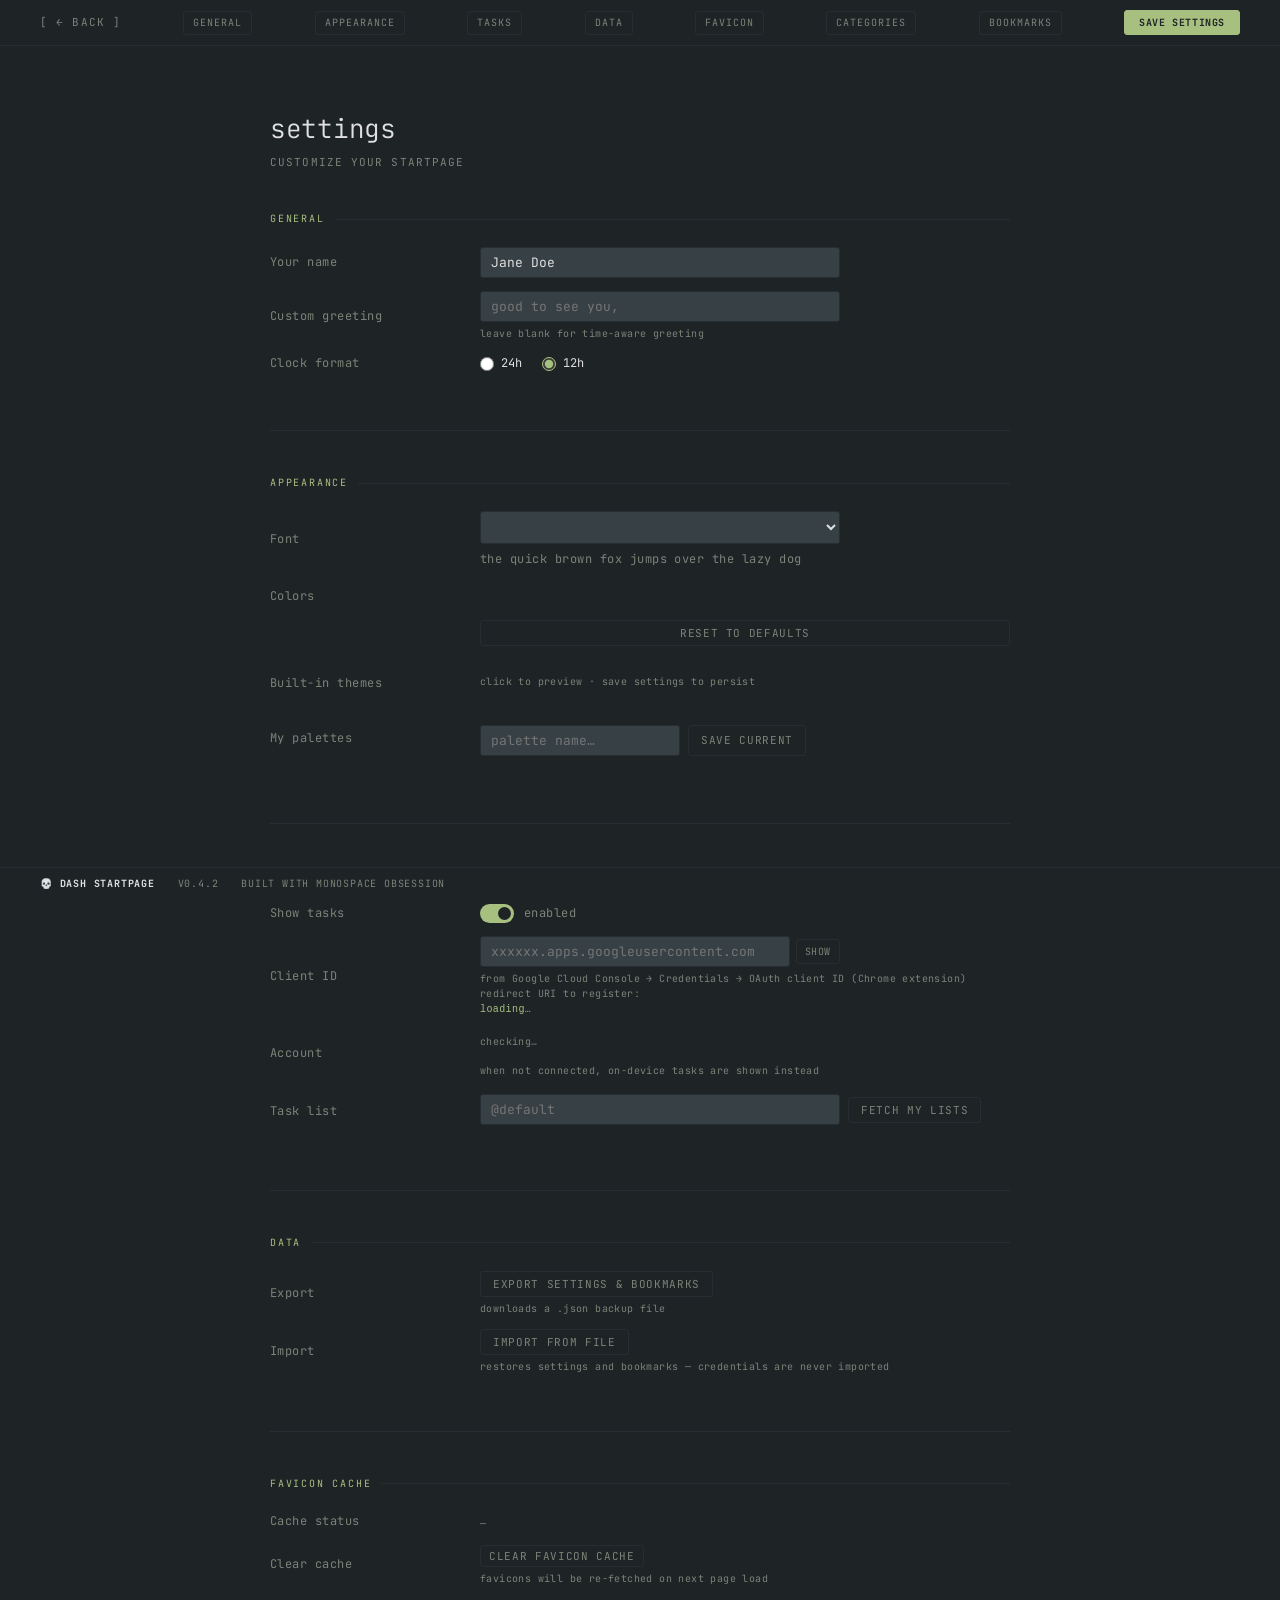
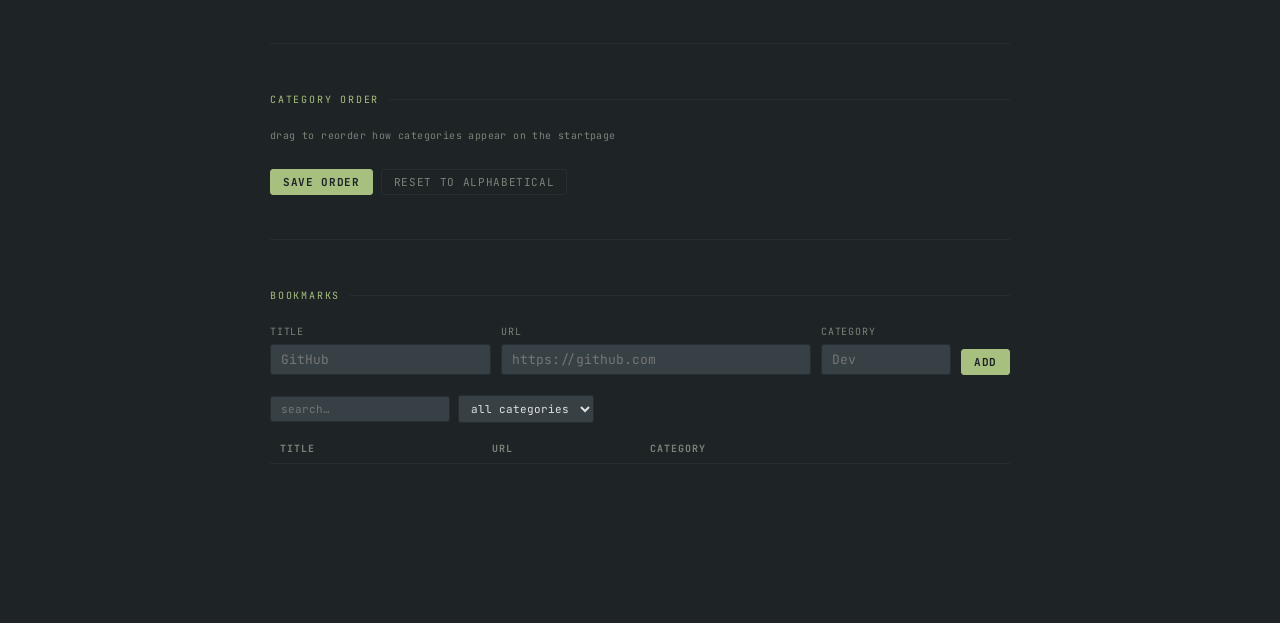
==== commit eea28b1d: "[Release] v0.4.2" ====
--- a/settings.html
+++ b/settings.html
@@ -7,13 +7,24 @@
   <link rel="preconnect" href="https://fonts.googleapis.com">
   <link rel="preconnect" href="https://fonts.gstatic.com" crossorigin>
   <link id="font-link" href="https://fonts.googleapis.com/css2?family=JetBrains+Mono:wght@300;400;700&display=swap" rel="stylesheet">
-  <link rel="stylesheet" href="style.css">
-  <link rel="stylesheet" href="settings.css">
+  <link rel="stylesheet" href="css/style.css">
+  <link rel="stylesheet" href="css/settings.css">
 </head>
 <body>
 
+<!-- Fixed top bar: back + save -->
 <nav id="top-nav">
-  <a id="settings-btn" href="index.html">[ ← back ]</a>
+  <a id="back-btn" href="index.html">[ ← back ]</a>
+  
+  <a class="jump-link" href="#sec-general">general</a>
+  <a class="jump-link" href="#sec-appearance">appearance</a>
+  <a class="jump-link" href="#sec-tasks">tasks</a>
+  <a class="jump-link" href="#sec-data">data</a>
+  <a class="jump-link" href="#sec-favicon">favicon</a>
+  <a class="jump-link" href="#sec-categories">categories</a>
+  <a class="jump-link" href="#sec-bookmarks">bookmarks</a>
+
+  <button id="save-btn-nav" class="primary-btn nav-save-btn">save settings</button>
 </nav>
 
 <div id="settings-wrap">
@@ -23,7 +34,7 @@
   </div>
 
   <!-- General -->
-  <section class="s-section">
+  <section class="s-section" id="sec-general">
     <div class="s-title">general</div>
     <div class="s-row">
       <label>Your name</label>
@@ -46,7 +57,7 @@
   </section>
 
   <!-- Appearance -->
-  <section class="s-section">
+  <section class="s-section" id="sec-appearance">
     <div class="s-title">appearance</div>
     <div class="s-row">
       <label>Font</label>
@@ -61,13 +72,21 @@
     </div>
     <div class="s-row">
       <label></label>
-      <div style="display:flex;gap:8px;align-items:center;flex-wrap:wrap">
-        <button id="reset-colors" class="ghost-btn">reset to defaults</button>
-      </div>
-    </div>
-
-    <div class="s-row" style="align-items:flex-start;margin-top:16px">
-      <label style="padding-top:6px">Palettes</label>
+      <button id="reset-colors" class="ghost-btn">reset to defaults</button>
+    </div>
+
+    <!-- Built-in themes -->
+    <div class="s-row" style="align-items:flex-start;margin-top:24px">
+      <label style="padding-top:4px">Built-in themes</label>
+      <div style="width:100%">
+        <div class="hint" style="margin-bottom:12px">click to preview · save settings to persist</div>
+        <div id="builtin-palette-list"></div>
+      </div>
+    </div>
+
+    <!-- My palettes -->
+    <div class="s-row" style="align-items:flex-start;margin-top:24px">
+      <label style="padding-top:4px">My palettes</label>
       <div style="width:100%">
         <div style="display:flex;gap:8px;margin-bottom:10px">
           <input type="text" id="palette-name" maxlength="48" placeholder="palette name…" style="flex:1;max-width:200px">
@@ -79,7 +98,7 @@
   </section>
 
   <!-- Google Tasks -->
-  <section class="s-section">
+  <section class="s-section" id="sec-tasks">
     <div class="s-title">tasks</div>
     <div class="s-row">
       <label>Show tasks</label>
@@ -92,10 +111,15 @@
     <div class="s-row">
       <label>Client ID</label>
       <div>
-        <input type="text" id="s-oauth-client-id" maxlength="256" placeholder="xxxxxx.apps.googleusercontent.com">
+        <div style="display:flex;gap:6px;align-items:center;max-width:360px">
+          <input type="password" id="s-oauth-client-id" maxlength="256"
+                 placeholder="xxxxxx.apps.googleusercontent.com" style="flex:1">
+          <button type="button" id="toggle-client-id" class="ghost-btn"
+                  style="flex-shrink:0;padding:5px 8px;font-size:10px">show</button>
+        </div>
         <div class="hint">
           from Google Cloud Console → Credentials → OAuth client ID (Chrome extension)<br>
-          redirect URI to register in Cloud Console:<br>
+          redirect URI to register:<br>
           <code id="redirect-uri-display" style="color:var(--accent);font-size:10px;user-select:all">loading…</code>
         </div>
       </div>
@@ -105,8 +129,8 @@
       <div>
         <div id="auth-status" class="hint">checking…</div>
         <div style="display:flex;gap:8px;margin-top:8px">
-          <button id="connect-btn" class="primary-btn" style="display:none">connect google account</button>
-          <button id="disconnect-btn" class="ghost-btn danger-btn" style="display:none">disconnect</button>
+          <button id="connect-btn"    class="primary-btn"           style="display:none">connect google account</button>
+          <button id="disconnect-btn" class="ghost-btn danger-btn"  style="display:none">disconnect</button>
         </div>
         <div class="hint" style="margin-top:6px">when not connected, on-device tasks are shown instead</div>
       </div>
@@ -121,8 +145,8 @@
     </div>
   </section>
 
-  <!-- Data: export / import -->
-  <section class="s-section">
+  <!-- Data -->
+  <section class="s-section" id="sec-data">
     <div class="s-title">data</div>
     <div class="s-row">
       <label>Export</label>
@@ -136,19 +160,17 @@
       <div>
         <button id="import-btn" class="ghost-btn">import from file</button>
         <input type="file" id="import-file" accept=".json" style="display:none">
-        <div class="hint">restores settings and bookmarks from a backup — credentials are never imported</div>
+        <div class="hint">restores settings and bookmarks — credentials are never imported</div>
       </div>
     </div>
   </section>
 
   <!-- Favicon cache -->
-  <section class="s-section">
+  <section class="s-section" id="sec-favicon">
     <div class="s-title">favicon cache</div>
     <div class="s-row">
       <label>Cache status</label>
-      <div>
-        <span id="favicon-cache-stats" class="hint">—</span>
-      </div>
+      <span id="favicon-cache-stats" class="hint">—</span>
     </div>
     <div class="s-row">
       <label>Clear cache</label>
@@ -159,13 +181,19 @@
     </div>
   </section>
 
-  <div class="save-bar">
-    <button id="save-btn" class="primary-btn">save settings</button>
-    <span id="save-msg" class="hint"></span>
-  </div>
+  <!-- Category order — above bookmarks -->
+  <section class="s-section" id="sec-categories" style="margin-top:48px">
+    <div class="s-title">category order</div>
+    <div class="hint" style="margin-bottom:14px">drag to reorder how categories appear on the startpage</div>
+    <div id="cat-order-list"></div>
+    <div style="margin-top:12px;display:flex;gap:8px;align-items:center">
+      <button id="cat-order-save"  class="primary-btn">save order</button>
+      <button id="cat-order-reset" class="ghost-btn">reset to alphabetical</button>
+    </div>
+  </section>
 
   <!-- Bookmarks -->
-  <section class="s-section" style="margin-top:48px">
+  <section class="s-section" id="sec-bookmarks" style="margin-top:48px">
     <div class="s-title">bookmarks</div>
 
     <div class="add-bm-form" style="margin-bottom:20px">
@@ -187,6 +215,15 @@
       </div>
     </div>
     <div id="bm-error" class="hint" style="color:#e05252;margin-bottom:10px"></div>
+
+    <!-- Filter row: text + category dropdown + count -->
+    <div id="bm-table-controls">
+      <input  type="text" id="bm-filter"    class="bm-filter-input" placeholder="search…" autocomplete="off">
+      <select id="bm-cat-filter" class="bm-cat-select">
+        <option value="">all categories</option>
+      </select>
+      <span id="bm-count" class="hint"></span>
+    </div>
 
     <table id="bm-table">
       <thead>
@@ -194,22 +231,22 @@
       </thead>
       <tbody id="bm-tbody"></tbody>
     </table>
-  </section>
-
-  <!-- Category order -->
-  <section class="s-section" style="margin-top:48px">
-    <div class="s-title">category order</div>
-    <div class="hint" style="margin-bottom:14px">drag to reorder how bookmark categories appear on the startpage</div>
-    <div id="cat-order-list"></div>
-    <div style="margin-top:12px;display:flex;gap:8px;align-items:center">
-      <button id="cat-order-save" class="primary-btn">save order</button>
-      <button id="cat-order-reset" class="ghost-btn">reset to alphabetical</button>
-    </div>
+
+    <div id="bm-pagination"></div>
   </section>
 </div>
 
-<script src="storage.js"></script>
-<script src="tasks.js"></script>
-<script src="settings.js"></script>
+<!-- Fixed footer: only on settings page -->
+<footer id="settings-footer">
+  <a href="https://github.com/its0din-ai/dash-startpage"><span class="footer-brand">💀 dash startpage</span></a>
+  <span class="footer-sep">·</span>
+  <span>v0.4.2</span>
+  <span class="footer-sep">·</span>
+  <span>built with monospace obsession</span>
+</footer>
+
+<script src="js/storage.js"></script>
+<script src="js/tasks.js"></script>
+<script src="js/settings.js"></script>
 </body>
 </html>
--- a/css/style.css
+++ b/css/style.css
@@ -0,0 +1,531 @@
+:root {
+  --bg:      #1e2326;
+  --surface: #374145;
+  --border:  #272e33;
+  --text:    #e0e0e0;
+  --muted:   #7a8478;
+  --accent:  #a7c080;
+  --font:    'JetBrains Mono', 'Courier New', monospace;
+}
+
+*, *::before, *::after { box-sizing: border-box; margin: 0; padding: 0; }
+
+html, body {
+  height: 100%;
+  overflow: hidden;
+  background: var(--bg);
+  color: var(--text);
+  font-family: var(--font);
+  font-size: 14px;
+  line-height: 1.6;
+  -webkit-font-smoothing: antialiased;
+}
+
+/* Hide scrollbar everywhere */
+::-webkit-scrollbar { width: 0; background: transparent; }
+::-webkit-scrollbar-thumb { background: transparent; }
+* { scrollbar-width: none; }
+
+a { color: var(--text); text-decoration: none; }
+a:hover { color: var(--accent); }
+
+input, select, textarea {
+  font-family: var(--font);
+  font-size: 13px;
+  background: var(--surface);
+  color: var(--text);
+  border: 1px solid var(--border);
+  border-radius: 3px;
+  padding: 6px 10px;
+  outline: none;
+  transition: border-color 0.15s;
+}
+input:focus, select:focus, textarea:focus { border-color: var(--accent); }
+
+input[type="radio"] {
+  width: 14px; height: 14px;
+  accent-color: var(--accent);
+  padding: 0;
+  background: none;
+  border: none;
+}
+
+button {
+  font-family: var(--font);
+  font-size: 11px;
+  cursor: pointer;
+  border-radius: 3px;
+  letter-spacing: 0.06em;
+  text-transform: uppercase;
+  padding: 5px 12px;
+  transition: color 0.15s, border-color 0.15s, background 0.15s;
+}
+
+.ghost-btn {
+  background: transparent;
+  color: var(--muted);
+  border: 1px solid var(--border);
+}
+.ghost-btn:hover { color: var(--accent); border-color: var(--accent); }
+
+.primary-btn {
+  background: var(--accent);
+  color: var(--bg);
+  border: 1px solid var(--accent);
+  font-weight: 700;
+}
+.primary-btn:hover { background: transparent; color: var(--accent); }
+
+.danger-btn {
+  background: transparent;
+  color: var(--muted);
+  border: 1px solid var(--border);
+  padding: 3px 8px;
+}
+.danger-btn:hover { color: #e05252; border-color: #e05252; }
+
+.muted { color: var(--muted); }
+
+/* Top nav */
+#top-nav {
+  position: fixed;
+  top: 0; right: 0;
+  padding: 14px 20px;
+  z-index: 100;
+}
+
+/* Settings link — always subtly visible, brightens on hover */
+#settings-btn {
+  font-size: 11px;
+  letter-spacing: 0.1em;
+  text-transform: uppercase;
+  color: var(--muted);
+  opacity: 0.28;
+  transition: opacity 0.2s, color 0.2s;
+}
+#settings-btn:hover {
+  opacity: 1;
+  color: var(--accent);
+}
+
+/* Section label */
+.sec-label {
+  font-size: 16px;
+  letter-spacing: 0.18em;
+  text-transform: uppercase;
+  color: var(--accent);
+  margin-bottom: 14px;
+  display: flex;
+  align-items: center;
+  gap: 10px;
+}
+.sec-label::after {
+  content: '';
+  flex: 1;
+  height: 1px;
+  background: var(--border);
+}
+
+/* Toast */
+.toast {
+  position: fixed;
+  bottom: 24px; right: 24px;
+  background: var(--surface);
+  border: 1px solid var(--accent);
+  color: var(--accent);
+  padding: 8px 16px;
+  font-size: 11px;
+  letter-spacing: 0.08em;
+  text-transform: uppercase;
+  z-index: 9999;
+  animation: fadeInOut 2.5s forwards;
+  pointer-events: none;
+}
+@keyframes fadeInOut {
+  0%   { opacity: 0; transform: translateY(6px); }
+  12%  { opacity: 1; transform: translateY(0); }
+  75%  { opacity: 1; }
+  100% { opacity: 0; }
+}
+
+/* ── Index page ──────────────────────────────────────────────────────────── */
+
+#main {
+  height: 100vh;
+  display: flex;
+  flex-direction: column;
+  padding: 0 52px 52px;
+  max-width: 1600px;
+  margin: 0 auto;
+  width: 100%;
+  overflow: hidden;
+}
+
+#hero {
+  padding: 88px 0 56px;
+  display: flex;
+  flex-direction: column;
+  gap: 4px;
+  flex-shrink: 0;
+}
+
+#greeting {
+  font-size: 14px;
+  color: var(--muted);
+  margin-bottom: 12px;
+  letter-spacing: 0.16em;
+}
+
+#clock {
+  font-size: clamp(54px, 9vw, 100px);
+  font-weight: 300;
+  letter-spacing: -0.025em;
+  line-height: 1;
+  font-variant-numeric: tabular-nums;
+  /* cursor set via JS so it only applies when the element is interactive */
+  user-select: none;
+}
+
+.sep { color: var(--accent); }
+
+#clock-ampm {
+  font-size: 0.32em;
+  vertical-align: middle;
+  color: var(--muted);
+  letter-spacing: 0.12em;
+}
+
+#date-line {
+  font-size: 18px;
+  color: var(--muted);
+  letter-spacing: 0.1em;
+  margin-top: 6px;
+}
+
+#content-row {
+  display: flex;
+  gap: 52px;
+  align-items: flex-start;
+  flex: 1;
+  overflow: hidden;
+}
+
+/* Tasks */
+#tasks-col {
+  flex: 0 0 420px;
+  overflow: hidden;
+}
+
+#task-list {
+  display: flex;
+  flex-direction: column;
+  gap: 5px;
+  margin-bottom: 10px;
+  max-height: 340px;
+  overflow-y: auto;
+}
+
+.task-item {
+  display: flex;
+  align-items: flex-start;
+  gap: 8px;
+  font-size: 14px;
+  color: var(--muted);
+  line-height: 1.5;
+}
+.task-item::before {
+  content: '›';
+  color: var(--accent);
+  flex-shrink: 0;
+}
+.task-item span {
+  overflow: hidden;
+  text-overflow: ellipsis;
+  white-space: nowrap;
+}
+
+/* Empty state — no bullet prefix */
+.task-empty-state::before { content: none; }
+.task-empty-state {
+  color: var(--accent);
+  font-size: 13px;
+  letter-spacing: 0.04em;
+  opacity: 0.8;
+}
+
+/* Task row fade-out before removal */
+@keyframes task-fade-out {
+  from { opacity: 1; transform: translateX(0); }
+  to   { opacity: 0; transform: translateX(-12px); }
+}
+.task-fading {
+  animation: task-fade-out 0.22s ease-out forwards;
+  pointer-events: none;
+}
+
+/* Local task check button */
+.local-task-check {
+  cursor: pointer;
+  color: var(--accent);
+  flex-shrink: 0;
+  font-size: 12px;
+  line-height: 1.8;
+  user-select: none;
+}
+.local-task-check:hover { color: var(--text); }
+
+/* Google Tasks */
+.gtask-check {
+  cursor: pointer;
+  color: var(--accent);
+  flex-shrink: 0;
+  font-size: 12px;
+  line-height: 1.8;
+  user-select: none;
+}
+.gtask-check:hover { color: var(--text); }
+.gtask-check.task-btn-loading { opacity: 0.4; pointer-events: none; }
+
+.gtask-due {
+  font-size: 9px;
+  color: var(--muted);
+  flex-shrink: 0;
+  letter-spacing: 0.04em;
+  border: 1px solid var(--border);
+  padding: 1px 4px;
+  border-radius: 2px;
+}
+
+.local-task-title { flex: 1; min-width: 0; overflow: hidden; text-overflow: ellipsis; white-space: nowrap; }
+
+.local-task-del {
+  flex-shrink: 0;
+  font-size: 12px;
+  line-height: 1.6;
+  color: transparent;
+  cursor: pointer;
+  user-select: none;
+  transition: color 0.12s;
+  padding-left: 4px;
+}
+.task-item:hover .local-task-del { color: var(--border); }
+.local-task-del:hover { color: #e05252 !important; }
+
+#task-refresh {
+  font-size: 10px;
+  padding: 3px 0;
+  border: none;
+  background: transparent;
+  color: var(--muted);
+  text-transform: uppercase;
+  letter-spacing: 0.08em;
+  cursor: pointer;
+}
+#task-refresh:hover { color: var(--accent); }
+
+/* Bookmarks */
+#bookmarks-col {
+  flex: 1;
+  min-width: 0;
+  overflow-x: auto;
+  overflow-y: hidden;
+  display: flex;
+  flex-direction: column;
+}
+
+/* Bookmark search */
+#bm-search-wrap {
+  margin-bottom: 12px;
+  flex-shrink: 0;
+}
+
+.bm-search-input {
+  width: 200px;
+  font-size: 11px;
+  padding: 4px 9px;
+  color: var(--muted);
+  background: transparent;
+  border: 1px solid transparent;
+  border-radius: 3px;
+  transition: border-color 0.15s, color 0.15s, width 0.2s;
+}
+.bm-search-input::placeholder { color: var(--border); }
+.bm-search-input:focus {
+  border-color: var(--border);
+  color: var(--text);
+  outline: none;
+  width: 260px;
+}
+.bm-search-input:not(:placeholder-shown) {
+  border-color: var(--accent);
+  color: var(--text);
+}
+
+#bookmark-grid {
+  display: flex;
+  gap: 36px;
+  align-items: flex-start;
+  flex: 1;
+}
+
+.bm-category { flex: 0 0 155px; }
+
+.bm-cat-label {
+  font-size: 12px;
+  letter-spacing: 0.16em;
+  text-transform: uppercase;
+  color: var(--accent);
+  margin-bottom: 10px;
+  padding-bottom: 5px;
+  border-bottom: 1px solid var(--border);
+}
+
+.bm-list {
+  display: flex;
+  flex-direction: column;
+  gap: 1px;
+}
+
+.bm-link {
+  display: flex;
+  align-items: center;
+  gap: 7px;
+  color: var(--muted);
+  font-size: 12px;
+  padding: 3px 0;
+  white-space: nowrap;
+  overflow: hidden;
+  text-overflow: ellipsis;
+  transition: color 0.1s;
+  position: relative;
+  border-radius: 2px;
+  outline: none;
+}
+.bm-link:hover,
+.bm-link:focus {
+  color: var(--text);
+  font-weight: 700;
+  text-decoration: underline;
+  text-underline-offset: 3px;
+  text-decoration-color: var(--accent);
+}
+/* Keyboard focus ring — visible but not intrusive */
+.bm-link:focus-visible {
+  outline: 1px solid var(--accent);
+  outline-offset: 2px;
+}
+
+.bm-fav {
+  width: 12px;
+  height: 12px;
+  flex-shrink: 0;
+  opacity: 0.45;
+  image-rendering: -webkit-optimize-contrast;
+}
+.bm-link:hover .bm-fav,
+.bm-link:focus .bm-fav { opacity: 1; }
+
+.bm-title {
+  overflow: hidden;
+  text-overflow: ellipsis;
+  white-space: nowrap;
+  flex: 1;
+  min-width: 0;
+}
+
+.bm-link .bm-tooltip {
+  display: none;
+  position: absolute;
+  left: 0;
+  top: 100%;
+  background: var(--surface);
+  border: 1px solid var(--border);
+  color: var(--text);
+  font-size: 12px;
+  padding: 4px 9px;
+  white-space: nowrap;
+  z-index: 50;
+  margin-top: 2px;
+  font-weight: 400;
+  text-decoration: none;
+  pointer-events: none;
+}
+.bm-link:hover .bm-tooltip { display: block; }
+
+@media (max-width: 720px) {
+  html, body { overflow: auto; }
+  #main { height: auto; overflow: visible; padding: 0 20px 40px; }
+  #hero { padding: 64px 0 44px; }
+  #content-row { flex-direction: column; gap: 36px; overflow: visible; }
+  #tasks-col { flex: none; width: 100%; }
+  .bm-search-input { width: 100%; }
+  .bm-search-input:focus { width: 100%; }
+}
+
+/* Due date badge on google tasks */
+.task-due {
+  display: inline-block;
+  font-size: 9px;
+  letter-spacing: 0.06em;
+  color: var(--accent);
+  border: 1px solid var(--border);
+  padding: 0 4px;
+  border-radius: 2px;
+  margin-left: 5px;
+  vertical-align: middle;
+  white-space: nowrap;
+  opacity: 0.8;
+}
+
+/* ── Task state classes ──────────────────────────────────────────────────── */
+
+.task-done          { opacity: 0.38; }
+.task-strikethrough { text-decoration: line-through; text-decoration-color: var(--accent); }
+.task-error-msg     { color: #e05252; }
+.task-inline-err    { color: #e05252; font-size: 10px; }
+
+/* Google Tasks add-task row */
+#gtask-add-row {
+  margin-bottom: 20px;
+  display: flex;
+  flex-direction: column;
+  gap: 5px;
+}
+
+.gtask-add-controls {
+  display: flex;
+  gap: 6px;
+}
+
+.task-text-input {
+  flex: 1;
+  font-size: 11px;
+  padding: 4px 7px;
+  min-width: 0;
+}
+
+.gtask-due-input {
+  font-size: 10px;
+  padding: 3px 7px;
+  color: var(--muted);
+  background: var(--surface);
+  border: 1px solid var(--border);
+  border-radius: 3px;
+  font-family: var(--font);
+  width: 100%;
+  color-scheme: dark;
+}
+.gtask-due-input:focus { border-color: var(--accent); }
+.gtask-due-input::-webkit-calendar-picker-indicator { filter: invert(0.6); cursor: pointer; }
+
+.gtask-add-btn {
+  padding: 3px 8px;
+  font-size: 10px;
+}
+
+/* Local task input row */
+#local-task-input-row {
+  margin-bottom: 20px;
+  display: flex;
+  gap: 6px;
+}
--- a/css/settings.css
+++ b/css/settings.css
@@ -0,0 +1,487 @@
+/* ── Settings page ───────────────────────────────────────────────────────── */
+html, body { overflow: auto !important; height: auto !important; }
+
+/* ── Fixed top nav ───────────────────────────────────────────────────────── */
+
+#top-nav {
+  position: fixed;
+  top: 0; left: 0; right: 0;
+  z-index: 300;
+  display: flex;
+  align-items: center;
+  justify-content: space-between;
+  padding: 10px 40px;
+  background: var(--bg);
+  border-bottom: 1px solid var(--border);
+}
+
+#back-btn {
+  font-size: 11px;
+  letter-spacing: 0.1em;
+  text-transform: uppercase;
+  color: var(--muted);
+  transition: color 0.15s;
+}
+#back-btn:hover { color: var(--accent); }
+
+.nav-save-btn { font-size: 10px; padding: 5px 14px; }
+
+/* ── Sticky jump nav ─────────────────────────────────────────────────────── */
+
+#jump-nav {
+  position: fixed;
+  /* sits immediately below the fixed top-nav (~41px tall) */
+  top: 41px;
+  z-index: 200;
+  display: flex;
+  flex-wrap: wrap;
+  gap: 5px;
+  background: var(--bg);
+  border-bottom: 1px solid var(--border);
+  /* bleed to viewport edges regardless of settings-wrap padding */
+  margin: 0 calc(-1 * ((100vw - 820px) / 2 + 40px));
+  padding: 8px calc((100vw - 820px) / 2 + 40px) 9px;
+}
+
+.jump-link {
+  font-size: 10px;
+  letter-spacing: 0.1em;
+  text-transform: uppercase;
+  color: var(--muted);
+  border: 1px solid var(--border);
+  border-radius: 3px;
+  padding: 3px 9px;
+  white-space: nowrap;
+  transition: color 0.15s, border-color 0.15s, background 0.12s;
+}
+.jump-link:hover {
+  color: var(--accent);
+  border-color: var(--accent);
+  background: color-mix(in srgb, var(--accent) 6%, var(--bg));
+}
+.jump-link.active {
+  color: var(--accent);
+  border-color: var(--accent);
+  background: color-mix(in srgb, var(--accent) 8%, var(--bg));
+}
+
+/* ── Main wrap ───────────────────────────────────────────────────────────── */
+
+#settings-wrap {
+  max-width: 820px;
+  margin: 0 auto;
+  /* top: fixed-nav + sticky-jump-nav heights */
+  padding: 108px 40px 80px;
+}
+
+/* ── Header ─────────────────────────────────────────────────────────────── */
+
+#settings-header { margin-bottom: 40px; }
+#settings-header h1 {
+  font-size: 26px;
+  font-weight: 300;
+  letter-spacing: -0.01em;
+}
+#settings-header > p {
+  font-size: 11px;
+  color: var(--muted);
+  letter-spacing: 0.1em;
+  text-transform: uppercase;
+  margin-top: 4px;
+}
+
+/* ── Sections ────────────────────────────────────────────────────────────── */
+
+.s-section {
+  /* offset so fixed + sticky bars don't obscure the section heading on jump */
+  scroll-margin-top: 88px;
+  margin-bottom: 44px;
+  padding-bottom: 44px;
+  border-bottom: 1px solid var(--border);
+}
+.s-section:last-of-type { border-bottom: none; }
+
+.s-title {
+  font-size: 10px;
+  letter-spacing: 0.18em;
+  text-transform: uppercase;
+  color: var(--accent);
+  margin-bottom: 20px;
+  display: flex;
+  align-items: center;
+  gap: 10px;
+}
+.s-title::after {
+  content: '';
+  flex: 1;
+  height: 1px;
+  background: var(--border);
+}
+
+.s-row {
+  display: grid;
+  grid-template-columns: 190px 1fr;
+  gap: 10px 20px;
+  align-items: center;
+  margin-bottom: 13px;
+}
+.s-row > label {
+  font-size: 12px;
+  color: var(--muted);
+  letter-spacing: 0.04em;
+}
+.s-row input[type="text"],
+.s-row input[type="password"],
+.s-row input[type="url"],
+.s-row select {
+  width: 100%;
+  max-width: 360px;
+}
+
+.hint {
+  font-size: 10px;
+  color: var(--muted);
+  margin-top: 4px;
+  letter-spacing: 0.04em;
+  line-height: 1.5;
+}
+.hint a { color: var(--accent); }
+
+.radio-group { display: flex; gap: 20px; }
+.radio-opt {
+  display: flex;
+  align-items: center;
+  gap: 7px;
+  font-size: 12px;
+  color: var(--text);
+  cursor: pointer;
+}
+
+/* Toggle */
+.toggle { display: flex; align-items: center; gap: 10px; cursor: pointer; }
+.toggle input[type="checkbox"] { display: none; }
+.track {
+  width: 34px; height: 19px;
+  background: var(--border);
+  border-radius: 10px;
+  position: relative;
+  transition: background 0.2s;
+  flex-shrink: 0;
+}
+.track::after {
+  content: '';
+  position: absolute;
+  width: 13px; height: 13px;
+  border-radius: 50%;
+  background: var(--muted);
+  top: 3px; left: 3px;
+  transition: left 0.2s, background 0.2s;
+}
+.toggle input:checked + .track { background: var(--accent); }
+.toggle input:checked + .track::after { left: 18px; background: var(--bg); }
+.toggle-label { font-size: 12px; color: var(--muted); }
+
+/* Save bar */
+.save-bar { display: flex; align-items: center; gap: 14px; margin-top: 24px; }
+
+/* ── Color grid ─────────────────────────────────────────────────────────── */
+
+.color-grid {
+  display: grid;
+  grid-template-columns: repeat(3, 1fr);
+  gap: 14px 20px;
+  max-width: 440px;
+}
+.color-cell label {
+  font-size: 10px;
+  text-transform: uppercase;
+  letter-spacing: 0.08em;
+  color: var(--muted);
+  display: block;
+  margin-bottom: 5px;
+}
+.color-row { display: flex; align-items: center; gap: 8px; }
+.color-row input[type="color"] {
+  width: 36px; height: 26px;
+  padding: 2px;
+  cursor: pointer;
+  flex-shrink: 0;
+}
+.color-row input[type="text"] { width: 84px; font-size: 12px; }
+
+/* ── Built-in palette grid ──────────────────────────────────────────────── */
+
+#builtin-palette-list {
+  display: grid;
+  grid-template-columns: repeat(auto-fill, minmax(180px, 1fr));
+  gap: 7px;
+}
+
+.builtin-palette-card {
+  display: flex;
+  align-items: center;
+  gap: 8px;
+  padding: 7px 10px;
+  background: var(--surface);
+  border: 1px solid var(--border);
+  border-radius: 3px;
+  cursor: pointer;
+  transition: border-color 0.15s, background 0.12s;
+  user-select: none;
+}
+.builtin-palette-card:hover {
+  border-color: var(--accent);
+  background: color-mix(in srgb, var(--accent) 5%, var(--surface));
+}
+.builtin-palette-card.previewing {
+  border-color: var(--accent);
+}
+
+.builtin-swatches {
+  display: flex;
+  gap: 2px;
+  flex-shrink: 0;
+}
+.builtin-swatch {
+  width: 10px; height: 10px;
+  border-radius: 2px;
+  border: 1px solid rgba(0,0,0,0.15);
+  display: inline-block;
+  flex-shrink: 0;
+}
+
+.builtin-name {
+  font-size: 11px;
+  color: var(--text);
+  letter-spacing: 0.03em;
+  white-space: nowrap;
+  overflow: hidden;
+  text-overflow: ellipsis;
+  flex: 1;
+  min-width: 0;
+}
+
+/* ── User palette list ──────────────────────────────────────────────────── */
+
+#palette-list { display: flex; flex-direction: column; gap: 7px; margin-top: 4px; }
+
+.palette-row { display: flex; align-items: center; gap: 10px; }
+
+.palette-swatches { display: flex; gap: 3px; }
+
+.swatch {
+  width: 14px; height: 14px;
+  border-radius: 2px;
+  border: 1px solid rgba(255,255,255,0.08);
+  display: inline-block;
+  flex-shrink: 0;
+}
+
+.palette-name-lbl { font-size: 12px; color: var(--text); flex: 1; min-width: 80px; }
+
+/* ── Bookmark table ─────────────────────────────────────────────────────── */
+
+#bm-table-controls {
+  display: flex;
+  align-items: center;
+  gap: 8px;
+  margin-bottom: 12px;
+  flex-wrap: wrap;
+}
+
+.bm-filter-input {
+  font-size: 11px;
+  padding: 5px 10px;
+  width: 180px;
+  flex-shrink: 0;
+}
+
+.bm-cat-select {
+  font-size: 11px;
+  padding: 5px 8px;
+  max-width: 160px;
+  flex-shrink: 0;
+  cursor: pointer;
+}
+
+#bm-count {
+  font-size: 10px;
+  letter-spacing: 0.06em;
+  flex: 1;
+  text-align: right;
+}
+
+#bm-table {
+  width: 100%;
+  border-collapse: collapse;
+  font-size: 12px;
+  margin-bottom: 12px;
+}
+#bm-table th {
+  text-align: left;
+  padding: 6px 10px;
+  font-size: 10px;
+  letter-spacing: 0.1em;
+  text-transform: uppercase;
+  color: var(--muted);
+  border-bottom: 1px solid var(--border);
+}
+#bm-table td {
+  padding: 7px 10px;
+  border-bottom: 1px solid var(--border);
+  color: var(--muted);
+  vertical-align: middle;
+}
+#bm-table tr:hover td { background: var(--surface); color: var(--text); }
+#bm-table td:first-child { color: var(--text); }
+#bm-table td.url-cell {
+  max-width: 240px;
+  overflow: hidden;
+  text-overflow: ellipsis;
+  white-space: nowrap;
+}
+
+/* ── Pagination ──────────────────────────────────────────────────────────── */
+
+#bm-pagination {
+  display: flex;
+  align-items: center;
+  gap: 5px;
+  margin-top: 10px;
+  flex-wrap: wrap;
+}
+
+.page-btn {
+  font-size: 10px;
+  padding: 4px 10px;
+  min-width: 30px;
+  text-align: center;
+  background: transparent;
+  color: var(--muted);
+  border: 1px solid var(--border);
+  border-radius: 3px;
+  cursor: pointer;
+  letter-spacing: 0.06em;
+  text-transform: uppercase;
+  font-family: var(--font);
+  transition: color 0.15s, border-color 0.15s;
+}
+.page-btn:hover         { color: var(--accent); border-color: var(--accent); }
+.page-btn.active        { color: var(--accent); border-color: var(--accent); font-weight: 700; }
+.page-btn:disabled      { opacity: 0.3; cursor: default; pointer-events: none; }
+
+.page-ellipsis {
+  font-size: 10px;
+  color: var(--muted);
+  padding: 0 2px;
+  user-select: none;
+}
+
+/* ── Add bookmark form ───────────────────────────────────────────────────── */
+
+.add-bm-form {
+  display: grid;
+  grid-template-columns: 1fr 1.4fr 130px auto;
+  gap: 10px;
+  align-items: end;
+  margin-top: 14px;
+}
+.add-field label {
+  font-size: 10px;
+  color: var(--muted);
+  letter-spacing: 0.08em;
+  text-transform: uppercase;
+  display: block;
+  margin-bottom: 4px;
+}
+.add-field input { width: 100%; }
+
+#font-preview {
+  font-size: 12px;
+  color: var(--muted);
+  margin-top: 6px;
+  transition: font-family 0.3s;
+}
+
+/* Inline edit inputs */
+#bm-table tr td input { width: 100%; font-size: 11px; padding: 3px 6px; }
+.edit-btn, .save-edit-btn { padding: 3px 8px; font-size: 10px; }
+.save-edit-btn { margin-right: 4px; }
+.td-nowrap { white-space: nowrap; }
+
+/* Task list items */
+.task-list-item { margin: 3px 0; }
+.task-list-id   { color: var(--accent); }
+
+/* ── Category order ──────────────────────────────────────────────────────── */
+
+#cat-order-list {
+  display: flex;
+  flex-direction: column;
+  gap: 4px;
+  max-width: 360px;
+}
+
+.cat-order-row {
+  display: flex;
+  align-items: center;
+  gap: 10px;
+  padding: 7px 10px;
+  background: var(--surface);
+  border: 1px solid var(--border);
+  border-radius: 3px;
+  cursor: grab;
+  user-select: none;
+  font-size: 12px;
+  color: var(--text);
+  transition: border-color 0.15s, background 0.15s;
+}
+.cat-order-row:active  { cursor: grabbing; }
+.cat-order-row.dragging { opacity: 0.45; }
+.cat-order-row.drag-over {
+  border-color: var(--accent);
+  background: color-mix(in srgb, var(--accent) 8%, var(--surface));
+}
+
+.cat-order-handle { color: var(--muted); font-size: 14px; line-height: 1; flex-shrink: 0; }
+.cat-order-name   { flex: 1; letter-spacing: 0.04em; }
+
+/* ── Fixed footer ────────────────────────────────────────────────────────── */
+
+#settings-footer {
+  position: fixed;
+  bottom: 0; left: 0; right: 0;
+  z-index: 300;
+  display: flex;
+  align-items: center;
+  gap: 8px;
+  padding: 8px 40px;
+  background: var(--bg);
+  border-top: 1px solid var(--border);
+  font-size: 10px;
+  color: var(--muted);
+  letter-spacing: 0.08em;
+  text-transform: uppercase;
+}
+
+.footer-brand { color: var(--text); font-weight: 700; }
+.footer-sep   { color: var(--border); }
+
+/* Extra bottom padding so content isn't hidden by footer */
+#settings-wrap { padding-bottom: 60px; }
+
+/* ── Responsive ──────────────────────────────────────────────────────────── */
+
+@media (max-width: 640px) {
+  #top-nav          { padding: 10px 20px; }
+  #jump-nav         { margin: 0 -20px; padding: 8px 20px 9px; top: 41px; }
+  #settings-wrap    { padding: 108px 20px 60px; }
+  .s-row            { grid-template-columns: 1fr; }
+  .color-grid       { grid-template-columns: repeat(2, 1fr); }
+  .add-bm-form      { grid-template-columns: 1fr; }
+  #builtin-palette-list { grid-template-columns: 1fr 1fr; }
+  #bm-table-controls { gap: 6px; }
+  .bm-filter-input  { width: 100%; }
+  .bm-cat-select    { max-width: 100%; width: 100%; }
+  #settings-footer  { padding: 8px 20px; flex-wrap: wrap; gap: 4px; }
+}
